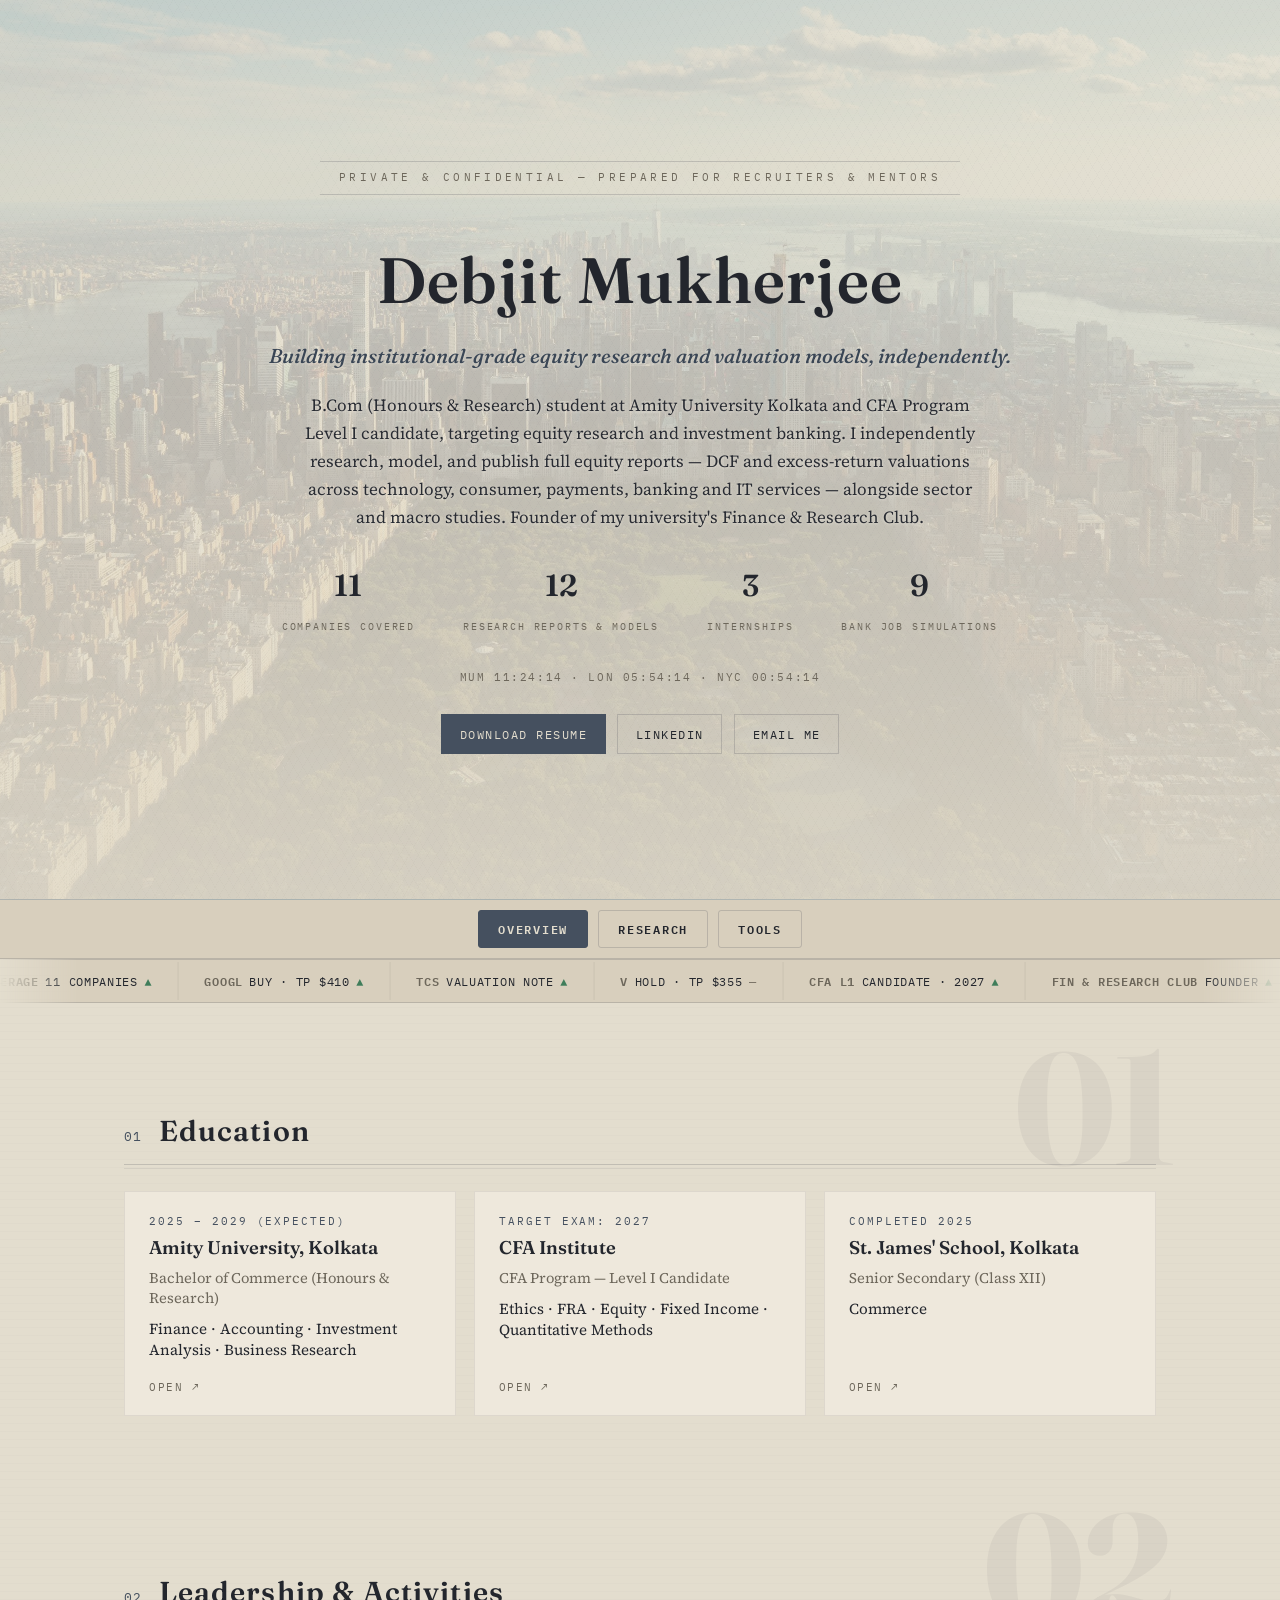
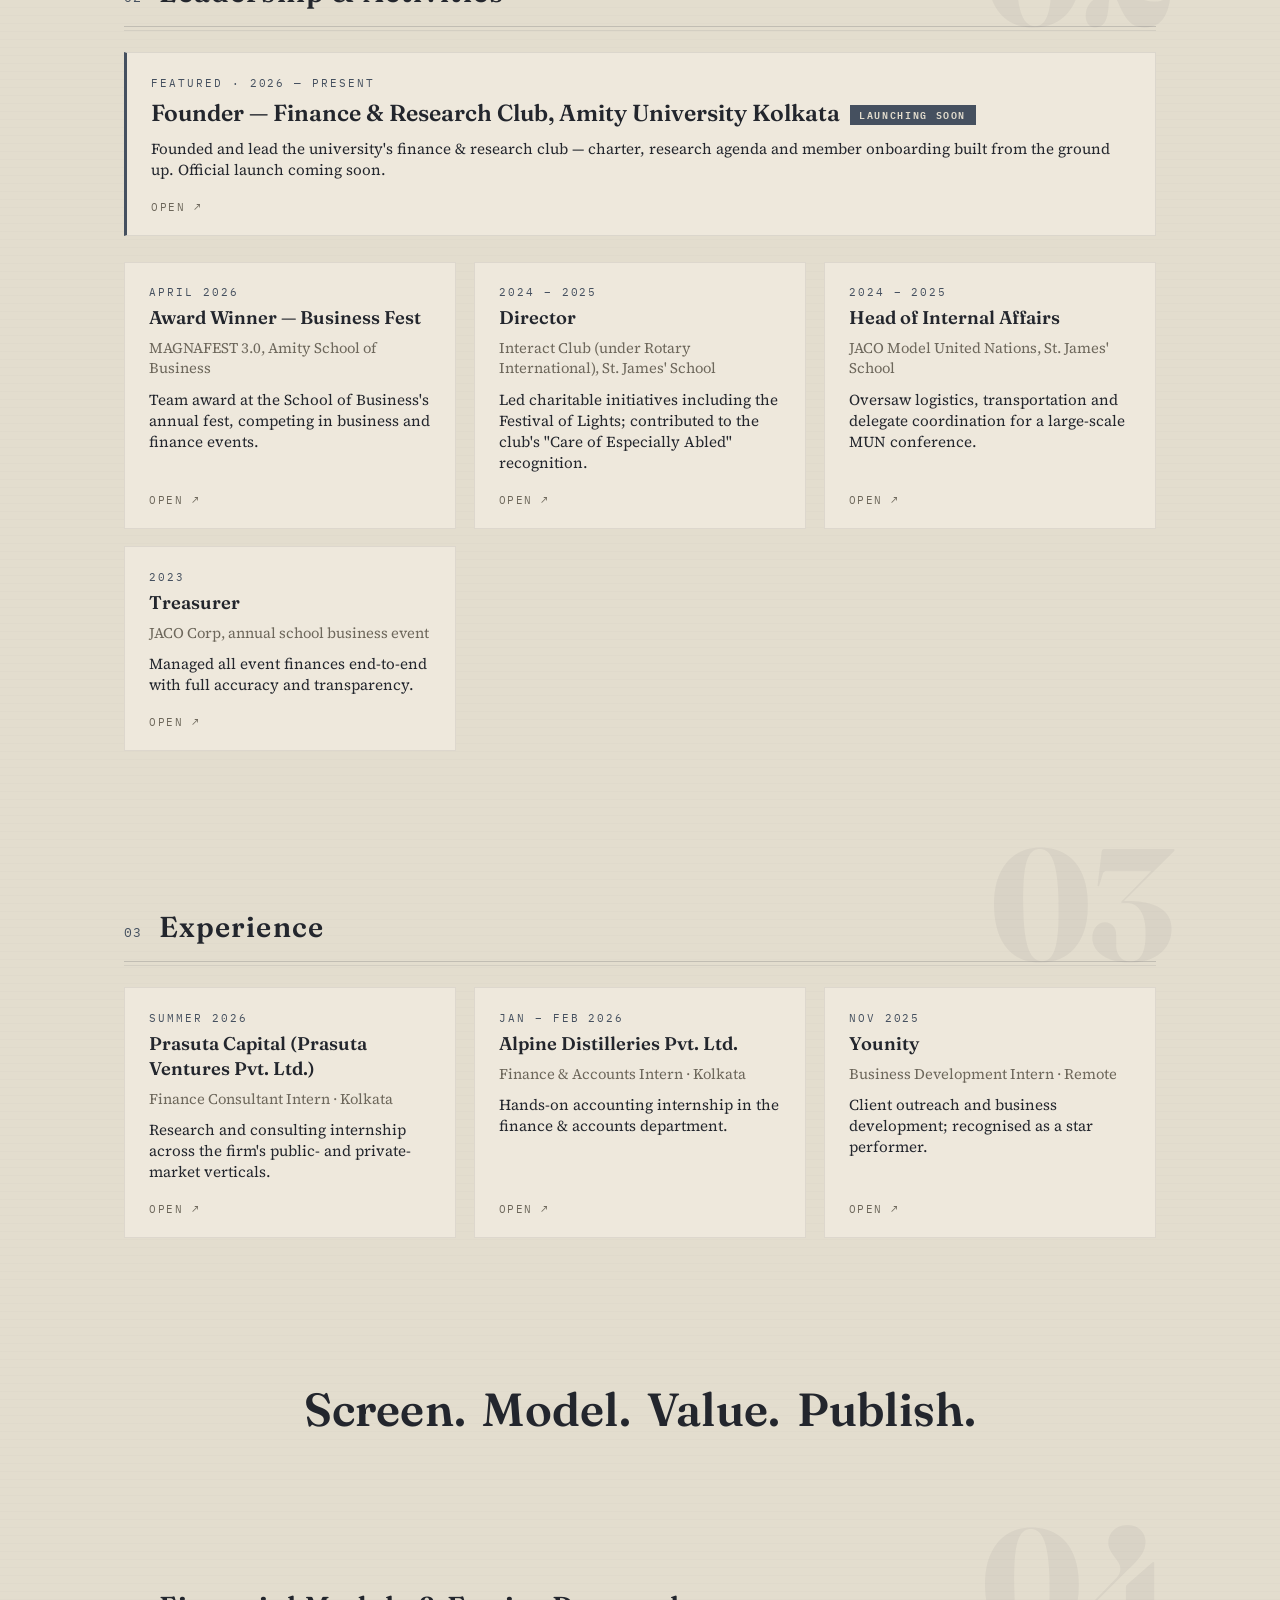
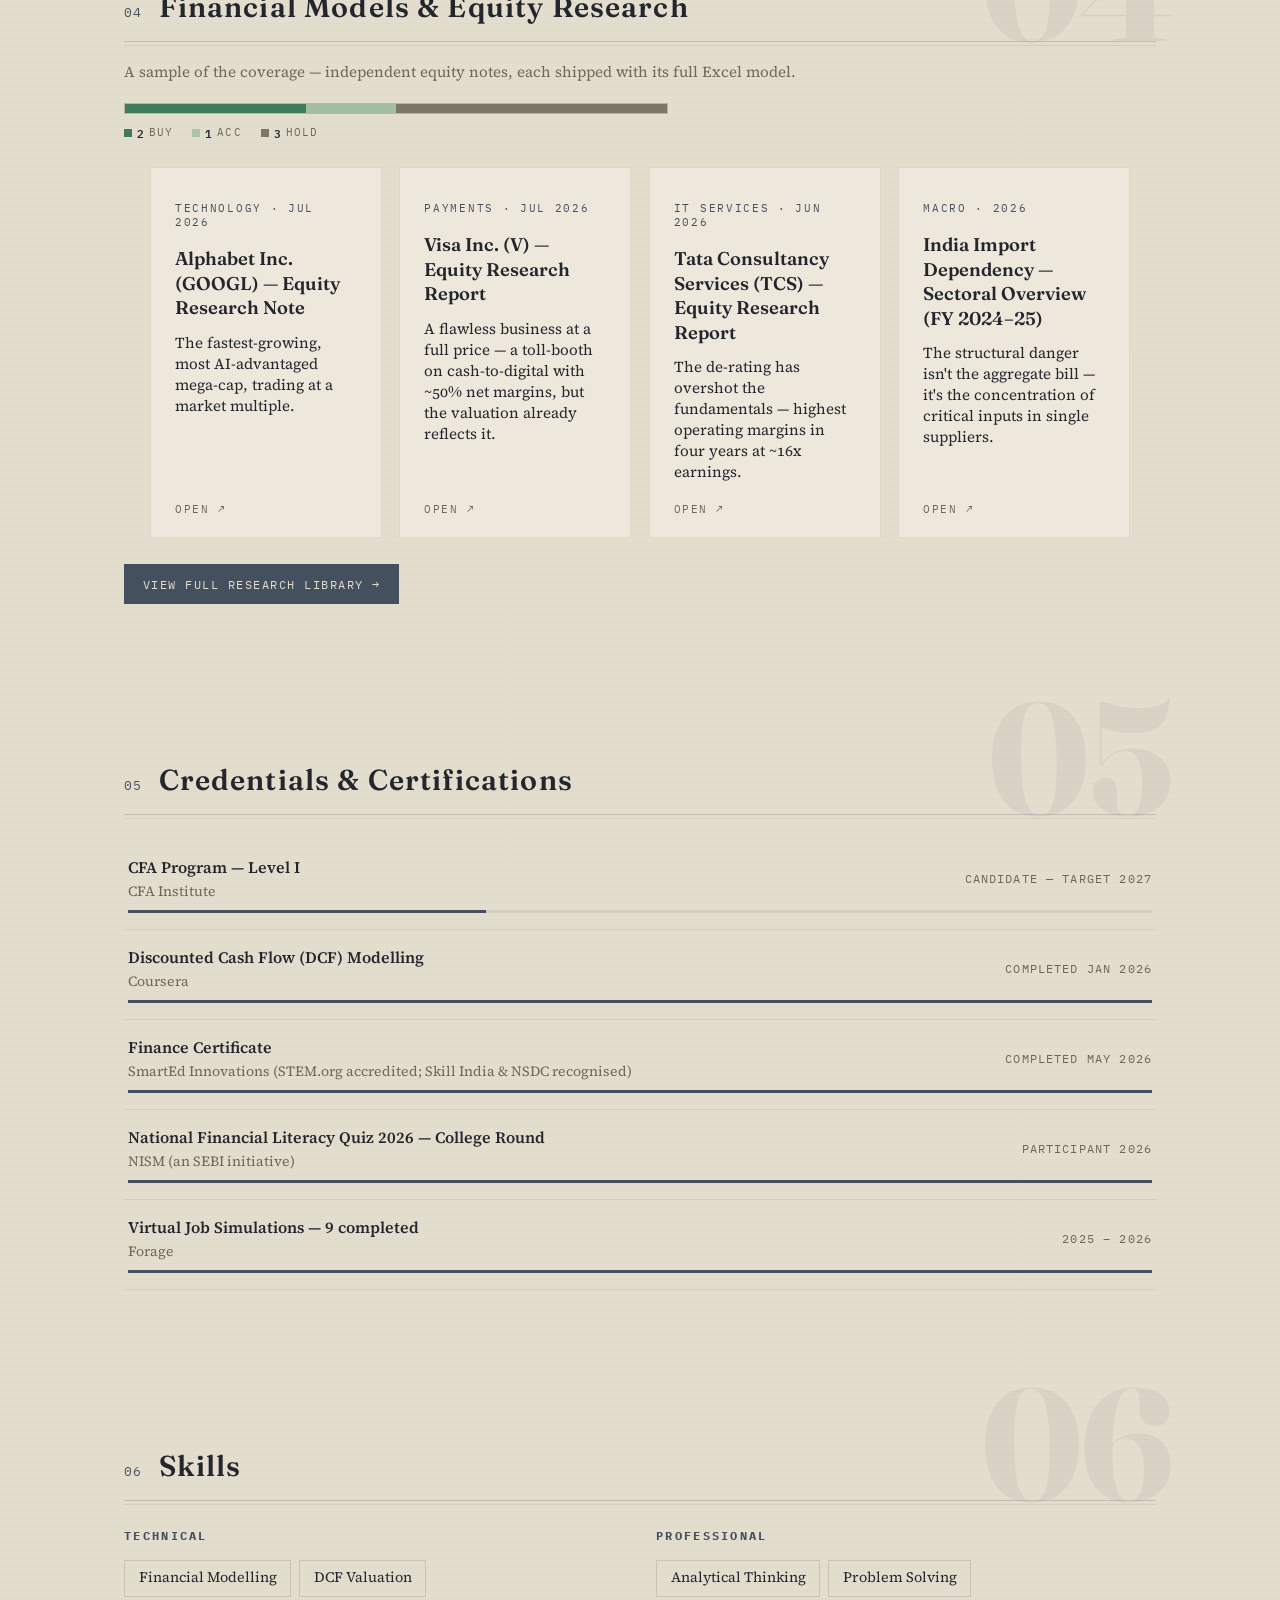
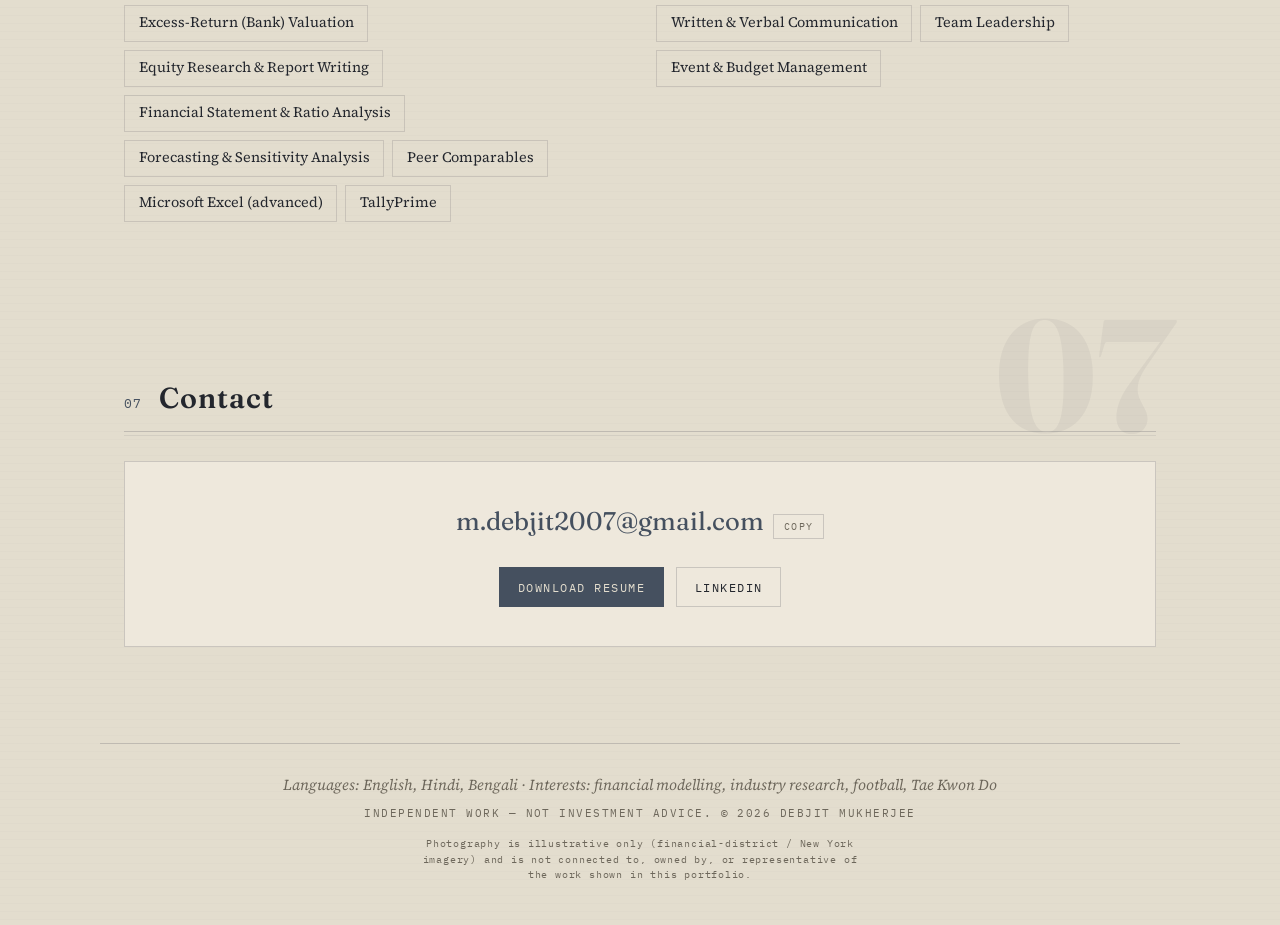
==== preview/index.html @ 1fd6d675 "Add v13 polish preview (hidden /preview/ build for review)" ====
<!DOCTYPE html>
<html lang="en" class="theme-light">
<head>
  <meta charset="UTF-8">
  <meta name="viewport" content="width=device-width, initial-scale=1.0">
  <!-- Title and description are set from js/data.js (meta section) at load time.
       The fallbacks below only appear if JavaScript fails to run. -->
  <title>Debjit Mukherjee — Finance Portfolio</title>
  <meta name="description" content="Financial models, equity research and credentials of Debjit Mukherjee.">
  <link rel="icon" type="image/svg+xml" href="favicon.svg">

  <!-- Fonts: Fraunces (masthead & titles, optical-sized), Source Serif 4 (body), IBM Plex Mono (ticker & data) -->
  <link rel="preconnect" href="https://fonts.googleapis.com">
  <link rel="preconnect" href="https://fonts.gstatic.com" crossorigin>
  <link href="https://fonts.googleapis.com/css2?family=Fraunces:ital,opsz,wght@0,9..144,500;0,9..144,600;0,9..144,700;1,9..144,500&family=Source+Serif+4:ital,opsz,wght@0,8..60,400;0,8..60,600;1,8..60,400&family=IBM+Plex+Mono:wght@400;500;600&display=swap" rel="stylesheet">

  <link rel="stylesheet" href="styles.css?v=13">
</head>
<body>

  <!-- Living backdrop: one fixed canvas behind the whole page, painted by
       app.js (drifting market lines → candlesticks → city-lights on scroll). -->
  <canvas id="scene" class="scene-bg" aria-hidden="true"></canvas>

  <!-- Skip link for keyboard users -->
  <a class="skip-link" href="#main">Skip to content</a>

  <!-- Scroll-progress "tape": a hairline market-line across the very top that
       tracks read depth. Native CSS scroll() timeline where supported, else
       app.js (setupScrollTape). -->
  <div class="scroll-tape" id="scroll-tape" aria-hidden="true"></div>

  <!-- ======================================================================
       BOOT OVERLAY — brief terminal-style loading sequence on first visit
       (removed instantly for reduced-motion users and repeat visits).
       ====================================================================== -->
  <div class="boot" id="boot" aria-hidden="true">
    <div class="boot-inner">
      <span class="boot-label">DEBJIT MUKHERJEE · PORTFOLIO</span>
      <span class="boot-pct" id="boot-pct">0%</span>
      <div class="boot-bar"><div class="boot-fill" id="boot-fill"></div></div>
      <span class="boot-sub">LOADING MARKET DATA</span>
    </div>
  </div>

  <!-- ======================================================================
       MASTHEAD — engraved-letterhead treatment. Content filled from data.js.
       ====================================================================== -->
  <header class="masthead" id="top">
    <p class="masthead-kicker" id="masthead-kicker">PRIVATE &amp; CONFIDENTIAL — PREPARED FOR RECRUITERS &amp; MENTORS</p>
    <h1 class="masthead-name" id="hero-name">…</h1>
    <p class="masthead-tagline" id="hero-tagline">…</p>
    <p class="masthead-bio" id="hero-bio">…</p>
    <div class="hero-stats" id="hero-stats">
      <!-- count-up stats injected from data.js (hero.stats) -->
    </div>
    <nav class="masthead-links" aria-label="Primary contact links" id="hero-links">
      <!-- LinkedIn / Resume / Contact links injected from data.js -->
    </nav>
  </header>

  <!-- ======================================================================
       SITE NAV — Overview / Research / Tools. Present on all three pages;
       app.js marks the current page aria-current="page".
       ====================================================================== -->
  <nav class="site-nav" aria-label="Site pages">
    <a href="index.html">Overview</a>
    <a href="research.html">Research</a>
    <a href="tools.html">Tools</a>
  </nav>

  <!-- ======================================================================
       THE TICKER — signature element. A scrolling tape of live "positions".
       Items come from data.js (ticker). Each item is a button that scrolls
       to its section. Pauses on hover/focus; static if reduced motion.
       ====================================================================== -->
  <div class="ticker-wrap" role="navigation" aria-label="Section ticker — click an item to jump to its section">
    <div class="ticker" id="ticker">
      <!-- ticker items injected by app.js (duplicated for a seamless loop) -->
    </div>
  </div>

  <main id="main">

    <!-- ==================================================================
         01 · EDUCATION
         ================================================================== -->
    <section class="section" id="education" data-ghost="01" aria-labelledby="education-title">
      <div class="section-head">
        <span class="section-index" aria-hidden="true">01</span>
        <h2 class="section-title" id="education-title">Education</h2>
      </div>
      <div class="card-grid" id="education-grid"></div>
    </section>

    <!-- ==================================================================
         02 · LEADERSHIP & ACTIVITIES (featured item pinned first)
         ================================================================== -->
    <section class="section" id="leadership" data-ghost="02" aria-labelledby="leadership-title">
      <div class="section-head">
        <span class="section-index" aria-hidden="true">02</span>
        <h2 class="section-title" id="leadership-title">Leadership &amp; Activities</h2>
      </div>
      <div id="leadership-featured"></div>
      <div class="card-grid" id="leadership-grid"></div>
    </section>

    <!-- ==================================================================
         03 · EXPERIENCE / INTERNSHIPS
         ================================================================== -->
    <section class="section" id="experience" data-ghost="03" aria-labelledby="experience-title">
      <div class="section-head">
        <span class="section-index" aria-hidden="true">03</span>
        <h2 class="section-title" id="experience-title">Experience</h2>
      </div>
      <div class="card-grid" id="experience-grid"></div>
    </section>

    <!-- Title-card refrain: the four verbs of the research method light from
         dim to ink on scroll-in (app.js setupRevealLine). The full walkthrough
         lives on the Research page. -->
    <div class="reveal-band">
      <p class="reveal-line">
        <span class="rw">Screen.</span><span class="rw">Model.</span><span class="rw">Value.</span><span class="rw">Publish.</span>
      </p>
    </div>

    <!-- ==================================================================
         04 · FINANCIAL MODELS & EQUITY RESEARCH — compact preview.
         renderCompactModels() picks siteData.models with featured:true
         (falling back to the first 4) and skips the sparkline/readout for
         a lighter look. Full library lives on research.html.
         ================================================================== -->
    <section class="section" id="models-preview" data-ghost="04" aria-labelledby="models-preview-title">
      <div class="section-head">
        <span class="section-index" aria-hidden="true">04</span>
        <h2 class="section-title" id="models-preview-title">Financial Models &amp; Equity Research</h2>
      </div>
      <p class="section-note">A sample of the coverage — independent equity notes, each shipped with its full Excel model.</p>
      <!-- Coverage-stance bar: live BUY/ACC/HOLD/REDUCE distribution across the
           whole library, computed by app.js (renderCoverageTally). -->
      <div class="coverage-tally" id="coverage-tally"></div>
      <div class="card-grid card-grid-compact" id="models-preview-grid"></div>
      <a class="mast-link mast-link-primary models-preview-cta" href="research.html">View Full Research Library →</a>
    </section>

    <!-- ==================================================================
         05 · CREDENTIALS & CERTIFICATIONS
         ================================================================== -->
    <section class="section" id="credentials" data-ghost="05" aria-labelledby="credentials-title">
      <div class="section-head">
        <span class="section-index" aria-hidden="true">05</span>
        <h2 class="section-title" id="credentials-title">Credentials &amp; Certifications</h2>
      </div>
      <ul class="credential-list" id="credentials-list"></ul>
    </section>

    <!-- ==================================================================
         06 · SKILLS
         ================================================================== -->
    <section class="section" id="skills" data-ghost="06" aria-labelledby="skills-title">
      <div class="section-head">
        <span class="section-index" aria-hidden="true">06</span>
        <h2 class="section-title" id="skills-title">Skills</h2>
      </div>
      <div class="skills-wrap">
        <div class="skills-col">
          <h3 class="skills-subhead">Technical</h3>
          <ul class="skill-tags" id="skills-technical"></ul>
        </div>
        <div class="skills-col">
          <h3 class="skills-subhead">Professional</h3>
          <ul class="skill-tags" id="skills-soft"></ul>
        </div>
      </div>
    </section>

    <!-- ==================================================================
         07 · CONTACT
         ================================================================== -->
    <section class="section section-contact" id="contact" data-ghost="07" aria-labelledby="contact-title">
      <div class="section-head">
        <span class="section-index" aria-hidden="true">07</span>
        <h2 class="section-title" id="contact-title">Contact</h2>
      </div>
      <div class="contact-block" id="contact-block"></div>
    </section>

  </main>

  <footer class="site-footer">
    <p class="footer-personal" id="footer-personal"></p>
    <p class="footer-legal">Independent work — not investment advice. <span id="footer-year"></span></p>
    <p class="footer-note">Photography is illustrative only (financial-district / New York imagery) and is not connected to, owned by, or representative of the work shown in this portfolio.</p>
  </footer>

  <!-- ======================================================================
       DETAIL MODAL — a single reusable "pitch-book page" overlay.
       app.js fills #modal-body when any card is opened. Esc / backdrop /
       close button dismiss it; focus is trapped inside while open.
       ====================================================================== -->
  <div class="modal-backdrop" id="modal-backdrop" hidden>
    <div class="modal" role="dialog" aria-modal="true" aria-labelledby="modal-title" id="modal">
      <div class="modal-topbar">
        <span class="modal-stamp" aria-hidden="true">DM · PORTFOLIO</span>
        <button class="modal-close" id="modal-close" aria-label="Close detail view">×</button>
      </div>
      <div class="modal-body" id="modal-body">
        <!-- injected -->
      </div>
    </div>
  </div>

  <!-- Data first, then behaviour -->
  <script src="data.js?v=4"></script>
  <script src="app.js?v=13"></script>
</body>
</html>
---- preview/styles.css ----
/* ============================================================================
   styles.css — ALL visual styling. Content editors should not need this file.
   ----------------------------------------------------------------------------
   THEME: high-finance print material. Deep navy-black base like a pitch-book
   cover; cool white/grey type like engraved letterhead; a single ash-steel
   accent used only for hairline rules, small caps and active states.
   Palette is strictly black / white / grey / navy / ash — no warm metallics.
   SIGNATURE ELEMENT: the scrolling ticker tape under the masthead. Everything
   else stays quiet and disciplined around it.
   ========================================================================== */

/* ----------------------------- design tokens ---------------------------- */
:root {
  --bg:          #0a0e18;   /* page base — near-black navy            */
  --bg-raised:   #101624;   /* card / panel surface                   */
  --bg-inset:    #060910;   /* ticker strip, modal top bar            */
  --paper:       #e9ebef;   /* primary text — cool paper white        */
  --paper-dim:   #969eab;   /* secondary text — grey                  */
  --accent:      #aeb9c9;   /* the one accent — brushed ash-steel     */
  --accent-faint: rgba(var(--ash-rgb), 0.26); /* hairlines             */
  --up:          #6fae85;   /* ticker up / BUY                        */
  --down:        #bd6a5f;   /* ticker down / SELL                     */
  --flat:        #8b93a5;   /* ticker flat / HOLD                     */

  /* Hairline / border bases as RGB triplets so a theme is just a flip.
     Almost every border in the file resolves to one of these two. */
  --edge-rgb: 233, 235, 239;   /* primary hairline base                 */
  --ash-rgb: 174, 185, 201;    /* ash hairline / accent base            */

  /* Living-backdrop scene colours (read by app.js), as RGB triplets. */
  --scene-grid-rgb: 174, 185, 201;
  --scene-line1-rgb: 174, 185, 201;
  --scene-line2-rgb: 233, 235, 239;
  --scene-line3-rgb: 150, 158, 171;
  --candle-up-rgb: 111, 174, 133;
  --candle-down-rgb: 189, 106, 95;
  --scene-glow-rgb: 191, 201, 215;

  /* Cinematic vignette stops (over the backdrop). */
  --vignette-mid:  rgba(8, 11, 18, 0.35);
  --vignette-edge: rgba(5, 7, 13, 0.62);

  --font-display: "Fraunces", Georgia, serif;
  --font-body:    "Source Serif 4", Georgia, serif;
  --font-mono:    "IBM Plex Mono", "Courier New", monospace;

  --max-width: 1080px;
  --ticker-h: 44px;
  --nav-h: 48px;      /* site-nav row, stacked sticky above the ticker */
}

/* ------------------------------- base ----------------------------------- */
* { box-sizing: border-box; }

html { scroll-behavior: smooth; font-optical-sizing: auto; }

/* Fraunces has playful "wonk/soft" axes; pin them off so display text stays
   sharp and letterpress-clean rather than quirky. */
.masthead-name,
.section-title,
.card-title,
.modal-title,
.contact-email,
.masthead-tagline { font-variation-settings: "SOFT" 0, "WONK" 0; }

body {
  margin: 0;
  background: var(--bg);
  color: var(--paper);
  font-family: var(--font-body);
  font-size: 1.0625rem;
  line-height: 1.65;
  /* faint ledger-line texture: horizontal rules every 8px, barely visible */
  background-image: repeating-linear-gradient(
    to bottom,
    transparent 0px,
    transparent 7px,
    rgba(var(--edge-rgb), 0.015) 7px,
    rgba(var(--edge-rgb), 0.015) 8px
  );
}

/* The living backdrop canvas, fixed behind everything (painted by app.js). */
.scene-bg {
  position: fixed;
  inset: 0;
  z-index: -2;
  pointer-events: none;
  display: block;
}

/* Cinematic vignette over the backdrop: a soft pool of light toward the top-
   centre falling to shadow at the edges — the "lit display case" depth. Sits
   above the scene, below all content. */
body::after {
  content: "";
  position: fixed;
  inset: 0;
  z-index: -1;
  pointer-events: none;
  background:
    radial-gradient(135% 95% at 50% 30%,
      transparent 0%,
      var(--vignette-mid) 68%,
      var(--vignette-edge) 100%);
  /* scroll-velocity shimmer: the room lightens subtly as you move, settles
     when you stop (--scroll-vel set 0..1 by app.js) */
  opacity: calc(1 - var(--scroll-vel, 0) * 0.22);
  transition: opacity 0.25s ease;
}
.ticker-wrap:active { cursor: grabbing; }

img { max-width: 100%; display: block; }

a { color: var(--accent); text-decoration-thickness: 1px; text-underline-offset: 3px; }
a:hover { color: var(--paper); }

/* Visible focus everywhere — keyboard users must always see where they are */
:focus-visible {
  outline: 2px solid var(--accent);
  outline-offset: 3px;
  border-radius: 1px;
}

.skip-link {
  position: absolute;
  left: -999px;
  top: 0;
  background: var(--accent);
  color: var(--bg);
  padding: 0.5rem 1rem;
  font-family: var(--font-mono);
  font-size: 0.8rem;
  z-index: 100;
}
.skip-link:focus { left: 0; }

/* --------------------- boot overlay (first visit only) ------------------ */
.boot {
  position: fixed;
  inset: 0;
  z-index: 300;
  background: var(--bg-inset);
  display: flex;
  align-items: center;
  justify-content: center;
  transition: opacity 0.45s ease;
}
.boot.done { opacity: 0; pointer-events: none; }

.boot-inner {
  display: flex;
  flex-direction: column;
  align-items: center;
  gap: 0.9rem;
  font-family: var(--font-mono);
}
.boot-label {
  font-size: 0.66rem;
  letter-spacing: 0.32em;
  color: var(--paper-dim);
}
.boot-pct {
  font-size: 2.2rem;
  font-weight: 600;
  color: var(--paper);
  font-variant-numeric: tabular-nums;
}
.boot-bar {
  width: 220px;
  height: 2px;
  background: rgba(var(--edge-rgb), 0.12);
}
.boot-fill { height: 100%; width: 0; background: var(--accent); }
.boot-sub {
  font-size: 0.6rem;
  letter-spacing: 0.28em;
  color: var(--paper-dim);
}

/* ------------------------------ masthead -------------------------------- */
/* Engraved-letterhead treatment: centered, small-caps kicker between double
   hairlines, large display name, restrained links row.                     */
/* Full-bleed so the backdrop photo reaches both edges; the text inside
   centers itself via its own max-widths. position/overflow contain the
   slowly-zooming backdrop layer (.masthead-bg, created by app.js). */
.masthead {
  width: 100%;
  min-height: 100vh;                 /* full-screen cinematic intro */
  padding: 4rem 1.5rem 3rem;
  text-align: center;
  position: relative;
  overflow: hidden;
  display: flex;
  flex-direction: column;
  align-items: center;
  justify-content: center;
}

/* Backdrop photo layer — sits behind the content and slowly zooms
   (a "Ken Burns" drift) so the masthead feels alive without moving text. */
.masthead-bg {
  position: absolute;
  inset: 0;
  background-size: cover;
  background-position: center 30%;
  z-index: 0;
  animation: kenburns 30s ease-in-out infinite alternate;
}
.masthead > *:not(.masthead-bg):not(.masthead-canvas) { position: relative; z-index: 1; }

/* Animated terminal wallpaper (grid + drifting market lines), drawn by
   app.js. Sits above the darkened skyline, below the glow and the text. */
.masthead-canvas {
  position: absolute;
  top: 0;
  left: 0;
  z-index: 0;
  pointer-events: none;
  /* explicit pixel size is set by app.js from the masthead's dimensions */
}

@keyframes kenburns {
  from { transform: scale(1); }
  to   { transform: scale(1.09); }
}

/* Soft "lighting": a slow-drifting cool glow bloom over the darkened
   backdrop. Sits above the skyline (z0) and below the text (z1); screen
   blend so it adds light rather than a flat wash. Palette-safe ash + steel. */
.masthead::before {
  content: "";
  position: absolute;
  inset: -25% -15% 0;
  z-index: 1;
  pointer-events: none;
  mix-blend-mode: screen;
  background:
    radial-gradient(55% 55% at 28% 18%, rgba(var(--ash-rgb), 0.12), transparent 62%),
    radial-gradient(52% 55% at 80% 42%, rgba(96, 124, 166, 0.14), transparent 64%);
  animation: hero-glow 20s ease-in-out infinite alternate;
}
@keyframes hero-glow {
  from { transform: translate3d(-2%, -1%, 0) scale(1);   opacity: 0.72; }
  to   { transform: translate3d(3%, 2%, 0)  scale(1.12); opacity: 1; }
}

/* Masthead entrance: each element rises in, slightly staggered */
@keyframes rise-in {
  from { opacity: 0; transform: translateY(18px); }
  to   { opacity: 1; transform: none; }
}
.masthead-kicker   { animation: rise-in 0.7s ease-out 0.05s both; }
.masthead-portrait { animation: rise-in 0.7s ease-out 0.15s both; }
.masthead-name     { animation: rise-in 0.7s ease-out 0.25s both; }
.masthead-tagline  { animation: rise-in 0.7s ease-out 0.35s both; }
.masthead-bio      { animation: rise-in 0.7s ease-out 0.45s both; }
.hero-stats        { animation: rise-in 0.7s ease-out 0.55s both; }
.masthead-links    { animation: rise-in 0.7s ease-out 0.65s both; }

/* Count-up stats row under the bio */
.hero-stats {
  display: flex;
  justify-content: center;
  flex-wrap: wrap;
  gap: 0.5rem 3rem;
  margin: 0 0 1.9rem;
}
.stat { text-align: center; }
.stat-value {
  display: block;
  font-family: var(--font-display);
  font-weight: 600;
  font-size: 1.9rem;
  color: var(--paper);
  font-variant-numeric: tabular-nums;   /* digits don't jiggle while counting */
  transform-origin: center top;
}
/* split-flap "tick": the value drops and settles each time it changes */
.stat-value.flap { animation: flap 0.18s ease-out; }
@keyframes flap {
  0%   { transform: translateY(-45%) scaleY(0.55); opacity: 0.3; }
  60%  { transform: translateY(6%)   scaleY(1.05); opacity: 1; }
  100% { transform: translateY(0)    scaleY(1); }
}
.stat-label {
  font-family: var(--font-mono);
  font-size: 0.64rem;
  letter-spacing: 0.18em;
  text-transform: uppercase;
  color: var(--paper-dim);
}

/* When a backdrop photo is set in data.js, app.js adds this class and the
   image (under a heavy navy gradient so type stays crisp). */
.masthead-hasbg {
  background-size: cover;
  background-position: center 30%;
  border-bottom: 1px solid var(--accent-faint);
}

/* Framed portrait: double hairline "engraved plate" frame */
.masthead-portrait {
  width: 138px;
  height: 168px;
  margin: 0 auto 1.6rem;
  padding: 5px;
  border: 1px solid var(--accent-faint);
  outline: 1px solid rgba(var(--ash-rgb), 0.12);
  outline-offset: 4px;
  background: var(--bg-inset);
}
.masthead-portrait img {
  width: 100%;
  height: 100%;
  object-fit: cover;
  filter: grayscale(25%) contrast(1.03);
}

.masthead-kicker {
  font-family: var(--font-mono);
  font-size: 0.66rem;
  letter-spacing: 0.32em;
  color: var(--paper-dim);
  border-top: 1px solid var(--accent-faint);
  border-bottom: 1px solid var(--accent-faint);
  display: inline-block;
  padding: 0.45rem 1.2rem;
  margin: 0 0 2rem;
}

.masthead-name {
  font-family: var(--font-display);
  font-weight: 600;
  font-size: clamp(2.4rem, 6vw, 4rem);
  letter-spacing: 0.02em;
  margin: 0 0 0.4rem;
  color: var(--paper);
}

.masthead-tagline {
  font-family: var(--font-display);
  font-style: italic;
  font-weight: 500;
  font-size: clamp(1rem, 2.4vw, 1.25rem);
  color: var(--accent);
  margin: 0 auto 1.2rem;
  max-width: 46em;
}

.masthead-bio {
  color: var(--paper-dim);
  max-width: 40em;
  margin: 0 auto 1.8rem;
}

/* Live world-markets clock — a small terminal readout under the bio.
   Text is filled + ticked by app.js; here we just style it. */
.market-clock {
  font-family: var(--font-mono);
  font-size: 0.66rem;
  letter-spacing: 0.15em;
  color: var(--paper-dim);
  font-variant-numeric: tabular-nums;
  margin: 0 0 1.7rem;
  animation: rise-in 0.7s ease-out 0.6s both;
}

.masthead-links {
  display: flex;
  justify-content: center;
  flex-wrap: wrap;
  gap: 0.75rem;
}

.mast-link {
  font-family: var(--font-mono);
  font-size: 0.78rem;
  letter-spacing: 0.12em;
  text-transform: uppercase;
  text-decoration: none;
  color: var(--paper);
  border: 1px solid var(--accent-faint);
  padding: 0.55rem 1.1rem;
  /* clean ease (no overshoot) so the magnetic pull settles instead of wobbling */
  transition: border-color 0.15s, color 0.15s, transform 0.2s ease-out;
  will-change: transform;
}
.mast-link:hover { border-color: var(--accent); color: var(--accent); }
.mast-link-primary { background: var(--accent); color: var(--bg); border-color: var(--accent); }
.mast-link-primary:hover { background: var(--paper); border-color: var(--paper); color: var(--bg); }

/* ------------------------- THE TICKER (signature) ----------------------- */
.ticker-wrap {
  position: sticky;
  top: var(--nav-h);    /* sits directly below the sticky site-nav */
  z-index: 50;
  background: var(--bg-inset);
  border-top: 1px solid var(--accent-faint);
  border-bottom: 1px solid var(--accent-faint);
  overflow: hidden;
  height: var(--ticker-h);
  cursor: grab;                    /* grab-and-fling */
  touch-action: pan-y;
  /* Soft fade at both edges so tape items dissolve in/out like a real
     terminal ticker, instead of being hard-sliced by the screen border. */
  -webkit-mask-image: linear-gradient(to right, transparent 0, #000 6%, #000 94%, transparent 100%);
          mask-image: linear-gradient(to right, transparent 0, #000 6%, #000 94%, transparent 100%);
}

.ticker {
  display: flex;
  align-items: center;
  height: 100%;
  width: max-content;
  animation: ticker-scroll 45s linear infinite;
}

/* pause when the user is reading or tabbing through it */
.ticker-wrap:hover .ticker,
.ticker-wrap:focus-within .ticker { animation-play-state: paused; }

@keyframes ticker-scroll {
  from { transform: translateX(0); }
  to   { transform: translateX(-50%); }  /* items are duplicated once, so -50% loops seamlessly */
}

.ticker-item {
  display: inline-flex;
  align-items: baseline;
  gap: 0.55em;
  font-family: var(--font-mono);
  font-size: 0.74rem;
  letter-spacing: 0.06em;
  white-space: nowrap;
  padding: 0.55rem 1.6rem;
  background: none;
  border: none;
  border-right: 1px solid rgba(var(--edge-rgb), 0.08);
  color: var(--paper);
  cursor: pointer;
}
.ticker-item:hover .ticker-label { color: var(--accent); }

.ticker-label { color: var(--paper-dim); font-weight: 600; transition: color 0.15s; }
.ticker-value { color: var(--paper); }
.ticker-dir-up   { color: var(--up); }
.ticker-dir-down { color: var(--down); }
.ticker-dir-flat { color: var(--flat); }

/* Live "reprint": app.js briefly adds .ticker-item-pulse to a random item
   so a quote flashes like a real tape. Faint ash glow, settles to normal. */
.ticker-item-pulse .ticker-value {
  animation: tick-flash 0.9s ease-out;
}
@keyframes tick-flash {
  0%   { color: var(--accent); text-shadow: 0 0 10px rgba(var(--ash-rgb), 0.55); }
  100% { color: var(--paper);  text-shadow: none; }
}

/* Reduced motion: the tape stands still and can be scrolled by hand,
   and ALL animation (entrances, reveals, zoom, counters) is switched off. */
@media (prefers-reduced-motion: reduce) {
  html { scroll-behavior: auto; }
  .ticker { animation: none; }
  .ticker-wrap { overflow-x: auto; }
  .ticker-item-dup { display: none; }  /* hide the duplicate set */
  *, *::before, *::after {
    transition: none !important;
    animation: none !important;
  }
  .reveal { opacity: 1 !important; transform: none !important; }
  /* no cursor light, no drifting hero glow when reduced motion is on */
  .card::after { display: none; }
  .masthead::before { opacity: 0.5; }
}

/* Scroll reveal: app.js adds .reveal to cards/headers, then .revealed when
   they enter the viewport. --reveal-delay staggers items in the same row. */
.reveal {
  opacity: 0;
  transform: translateY(26px);
  transition:
    opacity 0.7s ease var(--reveal-delay, 0s),
    transform 0.7s cubic-bezier(0.2, 0.7, 0.3, 1) var(--reveal-delay, 0s);
}
.reveal.revealed { opacity: 1; transform: none; }

/* ------------------------------ sections -------------------------------- */
.section {
  max-width: var(--max-width);
  margin: 0 auto;
  padding: 6.5rem 1.5rem 3rem;       /* generous rhythm — each section is an exhibit */
}

/* Engraved section header: index number + small-caps title over a double rule */
.section-head {
  display: flex;
  align-items: baseline;
  gap: 1rem;
  padding-bottom: 0.7rem;
  margin-bottom: 0.35rem;
  position: relative;
}
/* Engraved double rule, drawn with two pseudo-lines so they can "ink in"
   left-to-right on scroll. Visible by default (no-JS safe); app.js adds
   .pre-ink (collapses them) then .inked (draws them). */
.section-head::before,
.section-head::after {
  content: "";
  position: absolute;
  left: 0; right: 0;
  border-bottom: 1px solid var(--accent-faint);
  transform: scaleX(1);
  transform-origin: left;
  transition: transform 0.9s cubic-bezier(0.2, 0.7, 0.3, 1);
}
.section-head::before { bottom: 0; }
.section-head::after  { bottom: -4px; border-bottom-color: rgba(var(--ash-rgb), 0.12); transition-delay: 0.1s; }
.section-head.pre-ink::before,
.section-head.pre-ink::after { transform: scaleX(0); }
.section-head.pre-ink.inked::before,
.section-head.pre-ink.inked::after { transform: scaleX(1); }

.section-index {
  font-family: var(--font-mono);
  font-size: 0.8rem;
  color: var(--accent);
  letter-spacing: 0.1em;
}

.section-title {
  font-family: var(--font-display);
  font-weight: 600;
  font-size: clamp(1.35rem, 3vw, 1.8rem);
  letter-spacing: 0.04em;
  margin: 0;
}

.section-note {
  color: var(--paper-dim);
  font-size: 0.95rem;
  margin: 1.1rem 0 0;
}

/* ------------------------------- cards ---------------------------------- */
.card-grid {
  display: grid;
  grid-template-columns: repeat(auto-fill, minmax(300px, 1fr));
  gap: 1.1rem;
  margin-top: 1.6rem;
  perspective: 1100px;              /* depth for the 3D card tilt */
}

/* Registered custom props so the cursor light can EASE toward the pointer
   (a physics-like lag) instead of snapping. Falls back gracefully if the
   browser doesn't support @property — the light just follows instantly. */
@property --mx { syntax: "<percentage>"; inherits: false; initial-value: 50%; }
@property --my { syntax: "<percentage>"; inherits: false; initial-value: 50%; }
@property --rx { syntax: "<angle>"; inherits: false; initial-value: 0deg; }
@property --ry { syntax: "<angle>"; inherits: false; initial-value: 0deg; }

/* Base card: quiet panel with a hairline; whole card is a button. Lift and
   tilt are driven through custom properties (--lift by :hover, --rx/--ry by
   app.js) so they compose in one springy transform. */
.card {
  position: relative;
  overflow: hidden;
  transform-style: preserve-3d;
  transform: translateY(var(--lift, 0px)) rotateX(var(--rx, 0deg)) rotateY(var(--ry, 0deg));
  background: var(--bg-raised);
  border: 1px solid rgba(var(--edge-rgb), 0.09);
  padding: 1.4rem 1.5rem 1.3rem;
  text-align: left;
  color: var(--paper);
  font-family: var(--font-body);
  font-size: 1rem;
  cursor: pointer;
  /* springy lift with a hint of overshoot = "smooth physics" */
  transition:
    border-color 0.2s ease,
    transform 0.4s cubic-bezier(0.34, 1.4, 0.5, 1),
    box-shadow 0.3s ease;
  display: flex;
  flex-direction: column;
  gap: 0.45rem;
  width: 100%;
}
.card:hover {
  --lift: -5px;
  border-color: var(--accent);
  box-shadow: 0 16px 40px rgba(0, 0, 0, 0.5);
}

/* Keep the card's real content above the cursor light */
.card > * { position: relative; z-index: 1; }

/* Cursor-follow light sheen. Position (--mx/--my) is set by app.js on
   pointer move; the eased @property transition gives it inertia. */
.card::after {
  content: "";
  position: absolute;
  inset: 0;
  z-index: 0;
  pointer-events: none;
  opacity: 0;
  background: radial-gradient(240px circle at var(--mx, 50%) var(--my, 50%), rgba(var(--ash-rgb), 0.10), transparent 62%);
  transition: opacity 0.4s ease, --mx 0.18s ease-out, --my 0.18s ease-out;
}
.card:hover::after { opacity: 1; }

.card-kicker {
  font-family: var(--font-mono);
  font-size: 0.68rem;
  letter-spacing: 0.18em;
  text-transform: uppercase;
  color: var(--accent);
  margin: 0;
}

.card-title {
  font-family: var(--font-display);
  font-weight: 600;
  font-size: 1.15rem;
  margin: 0;
  line-height: 1.35;
}

.card-sub {
  color: var(--paper-dim);
  font-size: 0.92rem;
  margin: 0;
}

.card-summary { margin: 0.2rem 0 0; font-size: 0.95rem; color: var(--paper); }

.card-open-hint {
  margin-top: auto;
  padding-top: 0.8rem;
  font-family: var(--font-mono);
  font-size: 0.68rem;
  letter-spacing: 0.14em;
  color: var(--paper-dim);
}
.card:hover .card-open-hint { color: var(--accent); }

/* Featured leadership card: full width, ash-steel left rule */
.card-featured {
  border-left: 3px solid var(--accent);
  margin-top: 1.6rem;
}
.card-featured .card-title { font-size: 1.45rem; }

.badge-launching {
  display: inline-block;
  font-family: var(--font-mono);
  font-size: 0.64rem;
  letter-spacing: 0.16em;
  color: var(--bg);
  background: var(--accent);
  padding: 0.2rem 0.6rem;
  margin-left: 0.6rem;
  vertical-align: middle;
}

/* ------------------------ models: the centerpiece ----------------------- */
.filter-bar {
  display: flex;
  flex-wrap: wrap;
  gap: 0.5rem;
  margin-top: 1.4rem;
}

.filter-btn {
  font-family: var(--font-mono);
  font-size: 0.74rem;
  letter-spacing: 0.12em;
  text-transform: uppercase;
  background: none;
  color: var(--paper-dim);
  border: 1px solid rgba(var(--edge-rgb), 0.14);
  padding: 0.45rem 1rem;
  cursor: pointer;
  transition: color 0.15s, border-color 0.15s;
}
.filter-btn:hover { color: var(--paper); border-color: var(--paper-dim); }
.filter-btn[aria-pressed="true"] {
  color: var(--bg);
  background: var(--accent);
  border-color: var(--accent);
}

/* Model card: adds the terminal-style data readout strip */
.model-readout {
  font-family: var(--font-mono);
  font-size: 0.76rem;
  letter-spacing: 0.05em;
  background: var(--bg-inset);
  border: 1px solid rgba(var(--edge-rgb), 0.08);
  padding: 0.5rem 0.75rem;
  margin-top: 0.6rem;
  display: flex;
  flex-wrap: wrap;
  gap: 0.4rem 1.2rem;
}
.model-readout .ro-label { color: var(--paper-dim); }
.model-readout .ro-buy  { color: var(--up); font-weight: 600; }
.model-readout .ro-sell { color: var(--down); font-weight: 600; }
.model-readout .ro-hold { color: var(--flat); font-weight: 600; }
.model-readout .ro-val  { color: var(--paper); }

.sector-tag {
  font-family: var(--font-mono);
  font-size: 0.66rem;
  letter-spacing: 0.16em;
  text-transform: uppercase;
  color: var(--accent);
}

/* Illustrative sparkline on each model card */
.spark {
  width: 100%;
  height: 52px;
  display: block;
  margin: 0.6rem 0 0.1rem;
}

/* Illustrative terminal chart inside the model detail view */
.model-chart {
  margin-top: 1.4rem;
  border: 1px solid rgba(var(--edge-rgb), 0.08);
  background: var(--bg-inset);
  padding: 0.7rem 0.8rem 0.5rem;
}
.model-chart canvas {
  width: 100%;
  height: 220px;
  display: block;
}
.model-chart-label {
  font-family: var(--font-mono);
  font-size: 0.6rem;
  letter-spacing: 0.16em;
  text-transform: uppercase;
  color: var(--paper-dim);
  margin: 0.5rem 0 0;
}

/* --------------------------- credentials list --------------------------- */
.credential-list {
  list-style: none;
  margin: 1.6rem 0 0;
  padding: 0;
}

.credential-item { border-bottom: 1px solid rgba(var(--edge-rgb), 0.08); }

.credential-btn {
  width: 100%;
  display: grid;
  grid-template-columns: 1fr auto;
  gap: 0.2rem 1.5rem;
  align-items: center;
  background: none;
  border: none;
  color: var(--paper);
  font-family: var(--font-body);
  font-size: 1rem;
  text-align: left;
  padding: 1rem 0.25rem;
  cursor: pointer;
}
.credential-btn:hover .credential-name { color: var(--accent); }

.credential-name { font-weight: 600; transition: color 0.15s; }
.credential-issuer { grid-column: 1; color: var(--paper-dim); font-size: 0.88rem; }

.credential-status {
  grid-row: 1 / span 2;
  grid-column: 2;
  font-family: var(--font-mono);
  font-size: 0.72rem;
  letter-spacing: 0.1em;
  text-transform: uppercase;
  color: var(--paper-dim);
  text-align: right;
}

.credential-bar {
  grid-column: 1 / -1;
  height: 3px;
  background: rgba(var(--edge-rgb), 0.08);
  margin-top: 0.35rem;
}
.credential-bar-fill { height: 100%; background: var(--accent); }

/* -------------------------------- skills -------------------------------- */
.skills-wrap {
  display: grid;
  grid-template-columns: 1fr 1fr;
  gap: 2rem;
  margin-top: 1.6rem;
}
@media (max-width: 640px) { .skills-wrap { grid-template-columns: 1fr; } }

.skills-subhead {
  font-family: var(--font-mono);
  font-size: 0.72rem;
  letter-spacing: 0.2em;
  text-transform: uppercase;
  color: var(--accent);
  margin: 0 0 0.9rem;
}

.skill-tags {
  list-style: none;
  margin: 0;
  padding: 0;
  display: flex;
  flex-wrap: wrap;
  gap: 0.5rem;
}
.skill-tags li {
  border: 1px solid rgba(var(--edge-rgb), 0.14);
  padding: 0.35rem 0.85rem;
  font-size: 0.9rem;
  color: var(--paper);
}

/* ------------------------------- contact --------------------------------- */
.contact-block {
  margin-top: 1.8rem;
  text-align: center;
  padding: 2.4rem 1.5rem;
  border: 1px solid var(--accent-faint);
  background: var(--bg-raised);
}

.contact-email {
  font-family: var(--font-display);
  font-size: clamp(1.15rem, 3vw, 1.6rem);
  display: inline-block;
  margin-bottom: 1.4rem;
}

.contact-links { display: flex; justify-content: center; flex-wrap: wrap; gap: 0.75rem; }

/* -------------------------------- footer --------------------------------- */
.site-footer {
  max-width: var(--max-width);
  margin: 3rem auto 0;
  padding: 1.8rem 1.5rem 2.6rem;
  border-top: 1px solid var(--accent-faint);
  text-align: center;
}
.footer-personal { color: var(--paper-dim); font-style: italic; font-size: 0.95rem; margin: 0 0 0.5rem; }
.footer-legal {
  font-family: var(--font-mono);
  font-size: 0.66rem;
  letter-spacing: 0.14em;
  text-transform: uppercase;
  color: var(--paper-dim);
  margin: 0;
}

/* ------------------------- modal: pitch-book page ------------------------ */
.modal-backdrop {
  position: fixed;
  inset: 0;
  background: rgba(4, 6, 12, 0.82);
  display: flex;
  align-items: center;
  justify-content: center;
  padding: 1.25rem;
  z-index: 200;
  /* animated open/close: app.js toggles the .open class */
  opacity: 0;
  transition: opacity 0.25s ease;
}
.modal-backdrop.open { opacity: 1; }
.modal-backdrop[hidden] { display: none; }

.modal {
  transform: translateY(18px) scale(0.985);
  transition: transform 0.3s cubic-bezier(0.2, 0.7, 0.3, 1);
  background: var(--bg-raised);
  border: 1px solid var(--accent-faint);
  max-width: 720px;
  width: 100%;
  max-height: 88vh;
  overflow-y: auto;
  box-shadow: 0 24px 80px rgba(0, 0, 0, 0.6);
}

.modal-backdrop.open .modal { transform: none; }

.modal-topbar {
  position: sticky;
  top: 0;
  display: flex;
  justify-content: space-between;
  align-items: center;
  background: var(--bg-inset);
  border-bottom: 1px solid var(--accent-faint);
  padding: 0.6rem 1.1rem;
}

.modal-stamp {
  font-family: var(--font-mono);
  font-size: 0.64rem;
  letter-spacing: 0.28em;
  color: var(--accent);
}

.modal-close {
  background: none;
  border: 1px solid rgba(var(--edge-rgb), 0.2);
  color: var(--paper);
  font-size: 1.15rem;
  line-height: 1;
  width: 2rem;
  height: 2rem;
  cursor: pointer;
}
.modal-close:hover { border-color: var(--accent); color: var(--accent); }

.modal-body { padding: 1.8rem 2rem 2.2rem; }

.modal-kicker {
  font-family: var(--font-mono);
  font-size: 0.68rem;
  letter-spacing: 0.2em;
  text-transform: uppercase;
  color: var(--accent);
  margin: 0 0 0.5rem;
}

.modal-title {
  font-family: var(--font-display);
  font-weight: 600;
  font-size: 1.5rem;
  margin: 0 0 0.3rem;
  line-height: 1.3;
}

.modal-sub { color: var(--paper-dim); font-size: 0.95rem; margin: 0 0 1.2rem; }

.modal-rule { border: none; border-top: 1px solid var(--accent-faint); margin: 1.2rem 0; }

.modal-body ul { padding-left: 1.2rem; margin: 0.8rem 0; }
.modal-body li { margin-bottom: 0.5rem; }

.modal-detail { color: var(--paper); }

.modal-photos {
  display: grid;
  grid-template-columns: repeat(auto-fill, minmax(180px, 1fr));
  gap: 0.8rem;
  margin-top: 1.2rem;
}
.modal-photo figcaption { font-size: 0.8rem; color: var(--paper-dim); margin-top: 0.35rem; }

/* Placeholder frame shown when a photo file isn't there yet (Phase 1) */
.photo-placeholder {
  aspect-ratio: 4 / 3;
  border: 1px dashed rgba(var(--ash-rgb), 0.45);
  display: flex;
  align-items: center;
  justify-content: center;
  font-family: var(--font-mono);
  font-size: 0.66rem;
  letter-spacing: 0.18em;
  color: var(--paper-dim);
  background: repeating-linear-gradient(
    45deg, transparent 0 10px, rgba(var(--edge-rgb), 0.03) 10px 20px
  );
}

.modal-file-link {
  display: inline-block;
  margin-top: 1.2rem;
  font-family: var(--font-mono);
  font-size: 0.78rem;
  letter-spacing: 0.12em;
  text-transform: uppercase;
  text-decoration: none;
  color: var(--bg);
  background: var(--accent);
  padding: 0.65rem 1.3rem;
}
.modal-file-link:hover { background: var(--paper); color: var(--bg); }

/* Secondary file link (e.g. Excel model): outlined, sits next to the primary */
.modal-file-link-secondary {
  background: none;
  color: var(--paper);
  border: 1px solid var(--accent-faint);
  margin-left: 0.6rem;
}
.modal-file-link-secondary:hover { background: none; color: var(--accent); border-color: var(--accent); }

/* ------------------------------ responsive ------------------------------- */
@media (max-width: 640px) {
  .section { padding: 4.25rem 1.1rem 1.5rem; }   /* gallery rhythm, phone-scaled */
  .masthead { padding: 2.5rem 1.1rem 2rem; }
  .modal-body { padding: 1.4rem 1.2rem 1.8rem; }
  .card-grid { grid-template-columns: 1fr; }

  /* Comfortable touch targets (~44px) for the small controls on phones */
  .mast-link,
  .filter-btn {
    min-height: 44px;
    display: inline-flex;
    align-items: center;
  }
  .mast-link  { padding: 0.75rem 1.1rem; }
  .filter-btn { padding: 0.6rem 1rem; }
  .modal-close { width: 2.75rem; height: 2.75rem; }

  /* Ease the wide letter-spacing so the long confidential line and the
     tape don't crowd a ~390px screen */
  .masthead-kicker {
    letter-spacing: 0.2em;
    padding: 0.45rem 0.85rem;
    font-size: 0.6rem;
  }
  .ticker-item { padding: 0.55rem 1.15rem; }

  /* Stack the two modal action buttons full-width so they never overflow */
  .modal-file-link,
  .modal-file-link-secondary {
    display: block;
    text-align: center;
    margin-left: 0;
  }
  .modal-file-link-secondary { margin-top: 0.7rem; }

  /* Tighter stat row so four items sit cleanly two-by-two */
  .hero-stats { gap: 0.4rem 2rem; }

  /* Light "daylight" theme — phone tuning: a better portrait crop of the
     NYC photo, and a smaller disclaimer line. */
  html.theme-light .masthead { background-position: 45% 32%; }
  .footer-note { font-size: 0.58rem; }
  .contact-links .mast-link { min-height: 44px; display: inline-flex; align-items: center; }
}

/* ---------------------- tear-sheet metric band (modal) ------------------ */
.tearsheet {
  display: flex;
  flex-wrap: wrap;
  gap: 1.8rem;
  align-items: flex-end;
  padding: 0.9rem 0 1.1rem;
  margin: 0.3rem 0 0.2rem;
  border-top: 1px solid var(--accent-faint);
  border-bottom: 1px solid var(--accent-faint);
}
.ts-cell { display: flex; flex-direction: column; gap: 0.35rem; }
.ts-label {
  font-family: var(--font-mono);
  font-size: 0.6rem;
  letter-spacing: 0.18em;
  text-transform: uppercase;
  color: var(--paper-dim);
}
.ts-value {
  font-family: var(--font-display);
  font-weight: 600;
  font-size: 1.2rem;
  color: var(--paper);
  font-variant-numeric: tabular-nums;
}
.ts-badge {
  align-self: flex-start;
  width: max-content;
  font-family: var(--font-mono);
  font-size: 0.8rem;
  font-weight: 600;
  letter-spacing: 0.1em;
  padding: 0.28rem 0.7rem;
  border: 1px solid currentColor;
}
.ts-badge.ro-buy  { color: var(--up); }
.ts-badge.ro-sell { color: var(--down); }
.ts-badge.ro-hold { color: var(--flat); }

/* -------------------- display-case photographic backdrop ---------------- */
.stage-layer {
  position: fixed;
  inset: 0;
  z-index: -2;
  pointer-events: none;
  background-size: cover;
  background-position: center;
  opacity: 0;
  transition: opacity 1.1s ease;
}

/* --------------------- approach: sticky-scroll walkthrough --------------- */
.approach-wrap {
  display: grid;
  grid-template-columns: 1fr 1fr;
  gap: 3rem;
  margin-top: 1.6rem;
  align-items: start;
}
.approach-steps { display: flex; flex-direction: column; }
.approach-step {
  min-height: 60vh;
  display: flex;
  flex-direction: column;
  justify-content: center;
  gap: 0.6rem;
  transition: opacity 0.5s ease;
}
/* dimming of inactive steps only kicks in once JS is driving it (no-JS safe) */
.scrollytelling .approach-step:not(.active) { opacity: 0.32; }
.approach-kicker {
  font-family: var(--font-mono);
  font-size: 0.66rem;
  letter-spacing: 0.2em;
  text-transform: uppercase;
  color: var(--accent);
}
.approach-h {
  font-family: var(--font-display);
  font-weight: 600;
  font-size: clamp(1.5rem, 3.5vw, 2.2rem);
  margin: 0;
  line-height: 1.2;
}
.approach-p { color: var(--paper-dim); font-size: 1.05rem; max-width: 32em; margin: 0; }

.approach-visual { position: sticky; top: calc(var(--nav-h) + var(--ticker-h) + 9vh); height: 58vh; }
.approach-panel {
  position: relative;
  height: 100%;
  border: 1px solid var(--accent-faint);
  background: var(--bg-raised);
  display: flex;
  align-items: center;
  justify-content: center;
  overflow: hidden;
}
.approach-rail {
  position: absolute; left: 1.4rem; top: 0; bottom: 0;
  display: flex; flex-direction: column; justify-content: center; gap: 0.9rem;
}
.approach-tick {
  width: 10px; height: 10px; border-radius: 50%;
  border: 1px solid var(--accent-faint);
  transition: background 0.4s ease, border-color 0.4s ease;
}
.approach-tick.on { background: var(--accent); border-color: var(--accent); }
.approach-display { text-align: center; }
.approach-num {
  display: block;
  font-family: var(--font-display);
  font-weight: 600;
  font-size: clamp(4rem, 12vw, 8rem);
  line-height: 1;
  color: var(--paper);
  font-variant-numeric: tabular-nums;
}
.approach-word {
  display: block;
  font-family: var(--font-mono);
  font-size: 0.8rem;
  letter-spacing: 0.3em;
  color: var(--accent);
  margin-top: 0.7rem;
}
@media (max-width: 760px) {
  .approach-wrap { grid-template-columns: 1fr; gap: 0; }
  .approach-visual { display: none; }                 /* sticky panel is a desktop touch */
  .approach-step {
    min-height: 0;
    padding: 1.4rem 0;
    border-bottom: 1px solid var(--accent-faint);
  }
  .scrollytelling .approach-step:not(.active) { opacity: 1; }   /* show all on phones */
}

/* ===== Tools & library upgrade (2026) ===== */

/* --- Tools section: live-terminal cards, same card language as the rest.
   .card already supplies the panel look (background, border, hover lift);
   these rules only adapt it for an <a> tag and add the tool-specific bits. */
.tool-card { text-decoration: none; color: inherit; }

.tool-chrome { display: flex; gap: 6px; margin-bottom: 0.75rem; }
.tool-chrome i {
  width: 9px; height: 9px; border-radius: 50%;
  background: rgba(var(--edge-rgb), 0.22);
  display: inline-block;
}

.tool-live {
  font-family: var(--font-mono);
  font-size: 0.66rem;
  font-weight: 600;
  letter-spacing: 0.16em;
  color: var(--up);
  margin-bottom: 0.1rem;
}
.tool-live::before { content: "● "; animation: toolpulse 1.8s infinite; }
@keyframes toolpulse { 50% { opacity: 0.35; } }

.tool-soon-tag {
  font-family: var(--font-mono);
  font-size: 0.66rem;
  font-weight: 600;
  letter-spacing: 0.16em;
  color: var(--paper-dim);
}
.card.tool-card.is-soon { opacity: 0.72; border-style: dashed !important; cursor: default; }

/* --- research desk strip (auto-computed from data.js, never goes stale) --- */
.desk-strip {
  display: flex;
  flex-wrap: wrap;
  gap: 0.5rem 2rem;
  border: 1px solid var(--accent-faint);
  background: rgba(var(--ash-rgb), 0.06);
  padding: 0.8rem 1.1rem;
  margin: 1.2rem 0 0;
  font-family: var(--font-mono);
  font-size: 0.72rem;
  letter-spacing: 0.05em;
  color: var(--paper-dim);
}
.desk-strip b { color: var(--paper); font-weight: 600; }

/* --- extra filter row: search + market/rating chips (reuses .filter-btn) --- */
.filter-row2 {
  display: flex;
  flex-wrap: wrap;
  gap: 0.6rem 0.5rem;
  align-items: center;
  margin: 1rem 0 0;
}
.filter-row2-group {
  display: flex;
  flex-wrap: wrap;
  gap: 0.5rem;
  align-items: center;
}
.lib-search {
  font-family: var(--font-mono);
  font-size: 0.78rem;
  padding: 0.5rem 0.75rem;
  border: 1px solid rgba(var(--edge-rgb), 0.18);
  background: var(--bg-inset);
  color: var(--paper);
  min-width: 220px;
}
.lib-search::placeholder { color: var(--paper-dim); }
.lib-search:focus-visible { outline: 2px solid var(--accent); outline-offset: 1px; }
.fdivider {
  font-family: var(--font-mono);
  font-size: 0.62rem;
  letter-spacing: 0.14em;
  text-transform: uppercase;
  color: var(--paper-dim);
  margin-right: 0.1rem;
}

/* --- pipeline: "coming to coverage" ghost cards under the library --- */
.pipe-head {
  font-family: var(--font-mono);
  font-size: 0.7rem;
  font-weight: 600;
  letter-spacing: 0.22em;
  text-transform: uppercase;
  color: var(--paper-dim);
  margin: 2.2rem 0 0.9rem;
}
.pipe-card { opacity: 0.78; border-style: dashed !important; cursor: default; }
.pipe-card .card-open-hint { display: none; }
.pipe-tag {
  font-family: var(--font-mono);
  font-size: 0.64rem;
  font-weight: 600;
  letter-spacing: 0.16em;
  color: var(--paper-dim);
  border: 1px solid var(--accent-faint);
  border-radius: 3px;
  padding: 0.2rem 0.55rem;
  display: inline-block;
  margin-top: 0.75rem;
}

@media (max-width: 640px) {
  .lib-search { min-width: 0; flex: 1 1 100%; }
  .desk-strip { font-size: 0.66rem; gap: 0.45rem 1.1rem; }
}

/* ===== Multi-page redesign (2026) — nav, light headers, compact grid ===== */

/* --- site nav: Overview / Research / Tools, present on all three pages.
   Sticky and stacked directly above the ticker (also sticky) so the three
   options stay visible the whole way down every page, not just at the top —
   easy to scroll past and miss otherwise. Pill-style links (always-visible
   border, bright text) so they read as three clickable destinations at a
   glance rather than a quiet inline text row. --- */
.site-nav {
  position: sticky;
  top: 0;
  z-index: 51;                 /* above the ticker (50), stacks right on top of it */
  display: flex;
  justify-content: center;
  flex-wrap: wrap;
  align-items: center;
  gap: 0.6rem;
  min-height: var(--nav-h);
  padding: 0.6rem 1.5rem;
  background: var(--bg-inset);
  border-bottom: 1px solid var(--accent-faint);
}
.site-nav a {
  font-family: var(--font-mono);
  font-size: 0.78rem;
  font-weight: 600;
  letter-spacing: 0.14em;
  text-transform: uppercase;
  text-decoration: none;
  color: var(--paper);
  padding: 0.5rem 1.2rem;
  border: 1px solid var(--accent-faint);
  border-radius: 3px;
  transition: color 0.15s, border-color 0.15s, background 0.15s;
}
.site-nav a:hover { border-color: var(--accent); color: var(--accent); }
.site-nav a[aria-current="page"] {
  color: var(--bg);
  background: var(--accent);
  border-color: var(--accent);
}

/* --- light page header: Research & Tools (no hero/bio/stats, just a
   kicker + title + one-line sub — personal branding stays on Overview) --- */
.page-header {
  max-width: var(--max-width);
  margin: 0 auto;
  padding: 4.5rem 1.5rem 1.5rem;
  text-align: center;
}
.page-kicker {
  font-family: var(--font-mono);
  font-size: 0.66rem;
  letter-spacing: 0.32em;
  text-transform: uppercase;
  color: var(--paper-dim);
  border-top: 1px solid var(--accent-faint);
  border-bottom: 1px solid var(--accent-faint);
  display: inline-block;
  padding: 0.45rem 1.2rem;
  margin: 0 0 1.4rem;
}
.page-title {
  font-family: var(--font-display);
  font-weight: 600;
  font-size: clamp(1.8rem, 4vw, 2.6rem);
  margin: 0 0 0.6rem;
  color: var(--paper);
}
.page-sub {
  color: var(--paper-dim);
  max-width: 40em;
  margin: 0 auto;
  font-size: 1.02rem;
}

/* --- compact grid: the featured-models preview on Overview — a tighter
   column count than the full library grid so 3-4 cards read as a
   deliberate teaser, not a truncated list. --- */
.card-grid-compact {
  grid-template-columns: repeat(auto-fit, minmax(230px, 1fr));
  max-width: 980px;
  margin-left: auto;
  margin-right: auto;
}
.models-preview-cta { display: inline-block; margin-top: 1.6rem; }

/* Anchor jumps (cross-page ticker links, in-page nav) land below the
   sticky ticker instead of underneath it. */
.section { scroll-margin-top: calc(var(--nav-h) + var(--ticker-h) + 1rem); }

@media (max-width: 640px) {
  .page-header { padding: 3.5rem 1.1rem 1rem; }
  .site-nav { gap: 0.35rem; padding: 0.7rem 1rem; }
  .site-nav a { padding: 0.6rem 0.8rem; min-height: 44px; display: inline-flex; align-items: center; }
}

/* ============================ LIGHT THEME ==============================
   "Daylight gallery" — warm ash/beige base with New York photography.
   Activated by class="theme-light" on <html>. Removing the class reverts
   to the dark theme, so both are preserved in one stylesheet. */
html.theme-light {
  --bg:          #e3ddce;   /* warm ash / beige page base — softened   */
  --bg-raised:   #eee8dc;   /* card / panel — warm off-white, less glare */
  --bg-inset:    #d8cfbd;   /* ticker strip / deeper beige            */
  --paper:       #23262d;   /* primary text — dark ink                */
  --paper-dim:   #6d675b;   /* secondary text — warm taupe            */
  --accent:      #45505f;   /* accent — deep slate                    */
  --up:          #3f7d5a;
  --down:        #a8564a;
  --flat:        #7c7568;
  --edge-rgb: 45, 48, 56;
  --ash-rgb: 96, 98, 104;
  --vignette-mid:  rgba(60, 54, 42, 0.05);
  --vignette-edge: rgba(45, 40, 30, 0.16);
}
html.theme-light .scene-bg { display: none; }        /* photo replaces the generated scene */
html.theme-light .masthead::before { display: none; }
html.theme-light .masthead {
  background-image:
    linear-gradient(rgba(227,221,206,0.82), rgba(227,221,206,0.8) 45%, rgba(227,221,206,0.93) 100%),
    url('../assets/images/bg-nyc.jpg');
  background-size: cover;
  background-position: center 38%;
  border-bottom: 1px solid rgba(var(--edge-rgb), 0.18);
}
html.theme-light .masthead-bio {
  color: #292c33;
  text-shadow: 0 1px 3px rgba(236, 231, 221, 0.75);
}
html.theme-light .masthead-tagline {
  color: #3a4655;
  text-shadow: 0 1px 3px rgba(236, 231, 221, 0.6);
}
html.theme-light .card:hover { box-shadow: 0 16px 40px rgba(60, 54, 42, 0.16); }

/* footer disclaimer on imagery */
.footer-note {
  max-width: 46em;
  margin: 0.8rem auto 0;
  font-family: var(--font-mono);
  font-size: 0.62rem;
  letter-spacing: 0.08em;
  color: var(--paper-dim);
  line-height: 1.6;
}

/* ============================================================================
   2026 POLISH PASS — additive layer. Scroll-progress tape, ghost section
   numerals, faint engraved (banknote) texture, coverage tally, a few quiet
   micro-interactions and editorial type refinements. No dependencies; all of
   it degrades gracefully and is quieted under reduced motion.
   ========================================================================== */

/* make each section a stacking context so its ghost numeral can sit behind
   its own content and nothing else */
.section { position: relative; isolation: isolate; }

/* ---- oversized "ghost" section numeral, engraved faintly behind the head - */
.section[data-ghost]::before {
  content: attr(data-ghost);
  position: absolute;
  top: 2.6rem;
  right: 0.5rem;
  z-index: -1;
  font-family: var(--font-display);
  font-weight: 700;
  font-size: clamp(5rem, 15vw, 10rem);
  line-height: 0.8;
  color: rgba(var(--edge-rgb), 0.05);
  letter-spacing: -0.02em;
  pointer-events: none;
  user-select: none;
}

/* ---- scroll-progress "tape": a hairline market-line tracking read depth -- */
.scroll-tape {
  position: fixed;
  top: 0; left: 0;
  height: 2px;
  width: 100%;
  transform: scaleX(var(--sp, 0));
  transform-origin: left center;
  background: linear-gradient(90deg, rgba(var(--ash-rgb), 0.35), var(--accent));
  z-index: 150;                 /* above ticker/nav (50), below modal (200) */
  pointer-events: none;
  will-change: transform;
}
@supports (animation-timeline: scroll()) {
  @media (prefers-reduced-motion: no-preference) {
    .scroll-tape {
      animation: scroll-tape-grow linear both;
      animation-timeline: scroll(root block);
    }
    @keyframes scroll-tape-grow { from { transform: scaleX(0); } to { transform: scaleX(1); } }
  }
}

/* ---- title-card refrain: the four verbs light dim -> ink on scroll-in ---- */
.reveal-band {
  max-width: var(--max-width);
  margin: 3.5rem auto 0;
  padding: 2.4rem 1.5rem;
  text-align: center;
}
.reveal-line {
  font-family: var(--font-display);
  font-weight: 600;
  font-size: clamp(1.5rem, 4.6vw, 2.9rem);
  line-height: 1.3;
  letter-spacing: 0.005em;
  margin: 0;
}
.reveal-line .rw {
  color: rgba(var(--edge-rgb), 0.2);
  transition: color 0.45s ease;
}
.reveal-line .rw.lit { color: var(--paper); }
.reveal-line .rw + .rw { margin-left: 0.35em; }

/* ---- coverage rating tally at the Models header ------------------------- */
.coverage-tally { margin-top: 1.2rem; max-width: 34rem; }
.ct-bar {
  display: flex;
  height: 11px;
  border: 1px solid var(--accent-faint);
  background: var(--bg-inset);
  overflow: hidden;
}
.ct-seg { height: 100%; width: 0; transition: width 0.9s cubic-bezier(0.2, 0.7, 0.3, 1); }
.ct-seg.buy    { background: var(--up); }
.ct-seg.acc    { background: rgba(var(--candle-up-rgb), 0.5); }
.ct-seg.hold   { background: var(--flat); }
.ct-seg.reduce { background: var(--down); }
.ct-legend {
  display: flex; flex-wrap: wrap; gap: 0.3rem 1.2rem;
  margin-top: 0.6rem;
  font-family: var(--font-mono);
  font-size: 0.66rem; letter-spacing: 0.1em; text-transform: uppercase;
  color: var(--paper-dim);
}
.ct-legend span { display: inline-flex; align-items: center; }
.ct-legend b { color: var(--paper); font-weight: 600; margin-right: 0.4em; font-variant-numeric: tabular-nums; }
.ct-dot { width: 8px; height: 8px; margin-right: 0.45em; display: inline-block; }
.ct-dot.buy    { background: var(--up); }
.ct-dot.acc    { background: rgba(var(--candle-up-rgb), 0.5); }
.ct-dot.hold   { background: var(--flat); }
.ct-dot.reduce { background: var(--down); }

/* ---- live "showing N" count under the sector filters -------------------- */
.models-count {
  font-family: var(--font-mono);
  font-size: 0.7rem; letter-spacing: 0.12em; text-transform: uppercase;
  color: var(--paper-dim);
  margin: 1rem 0 0;
}
.models-count b { color: var(--paper); font-variant-numeric: tabular-nums; }

/* ---- copy-email chip in the contact block ------------------------------- */
.contact-copy {
  font-family: var(--font-mono);
  font-size: 0.62rem; letter-spacing: 0.14em; text-transform: uppercase;
  color: var(--paper-dim);
  background: none;
  border: 1px solid var(--accent-faint);
  padding: 0.3rem 0.6rem;
  margin-left: 0.6rem;
  cursor: pointer;
  vertical-align: middle;
  transition: color 0.15s, border-color 0.15s;
}
.contact-copy:hover { color: var(--paper); border-color: var(--paper-dim); }
.contact-copy.copied { color: var(--up); border-color: var(--up); }

/* ---- tactile press on small controls ------------------------------------ */
.filter-btn:active,
.modal-file-link:active,
.contact-copy:active,
.credential-btn:active { transform: translateY(1px); }

/* ---- ink-stamp entrance for the rating badge when a model opens ---------- */
@media (prefers-reduced-motion: no-preference) {
  .modal-backdrop.open .ts-badge { animation: ts-stamp 0.42s cubic-bezier(0.2, 0.8, 0.2, 1) both; }
  @keyframes ts-stamp {
    0%   { transform: scale(1.28) rotate(-4deg); opacity: 0; }
    60%  { transform: scale(0.96) rotate(1.5deg); opacity: 1; }
    100% { transform: none; }
  }
}

/* ---- circular reveal of the modal panel from the click point ------------ */
.modal.modal-revealing { transform: none !important; transition: none !important; }

/* ---- faint engraved "security paper" crosshatch over the masthead -------- */
.masthead::after {
  content: "";
  position: absolute;
  inset: 0;
  z-index: 0;                    /* above bg/photo, below the text (z-index 1) */
  pointer-events: none;
  background-image:
    repeating-linear-gradient(60deg,  rgba(var(--edge-rgb), 0.6) 0 0.5px, transparent 0.5px 8px),
    repeating-linear-gradient(-60deg, rgba(var(--edge-rgb), 0.6) 0 0.5px, transparent 0.5px 8px);
  opacity: 0.035;
}

/* ---- editorial figures + ligatures in the serif prose ------------------- */
.masthead-bio, .card-summary, .modal-detail, .modal-sub,
.section-note, .footer-personal, .approach-p, .reveal-line {
  font-feature-settings: "liga" 1, "dlig" 1, "onum" 1, "kern" 1;
}

/* ---- draw-in underline on the contact email (extends the rule above) ----- */
.contact-email {
  text-decoration: none;
  background-image: linear-gradient(var(--accent), var(--accent));
  background-repeat: no-repeat;
  background-position: 0 100%;
  background-size: 0% 1px;
  padding-bottom: 2px;
  transition: background-size 0.35s ease, color 0.15s;
}
.contact-email:hover, .contact-email:focus-visible { background-size: 100% 1px; color: var(--paper); }

/* ---- reduced-motion: quiet this layer ----------------------------------- */
@media (prefers-reduced-motion: reduce) {
  .reveal-line .rw { color: var(--paper) !important; transition: none !important; }
  .ct-seg, .contact-email, .scroll-tape { transition: none !important; }
}
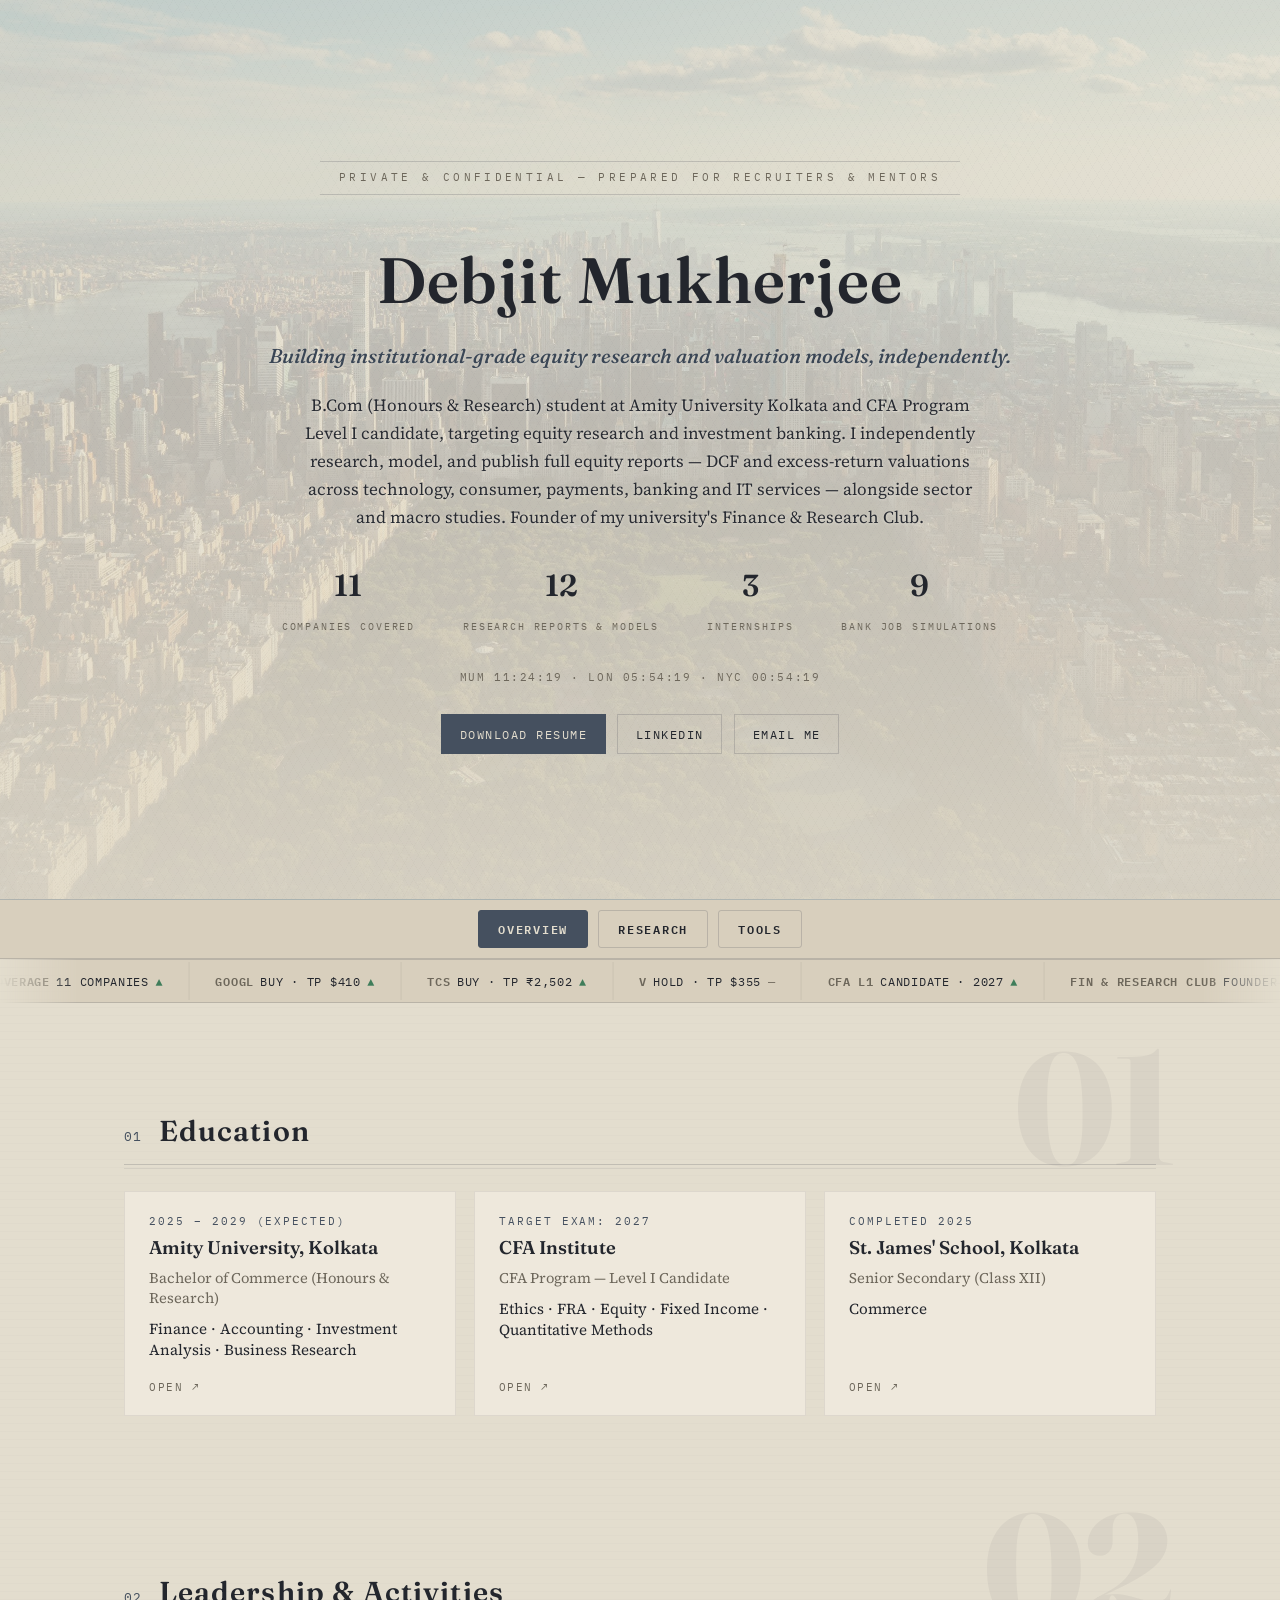
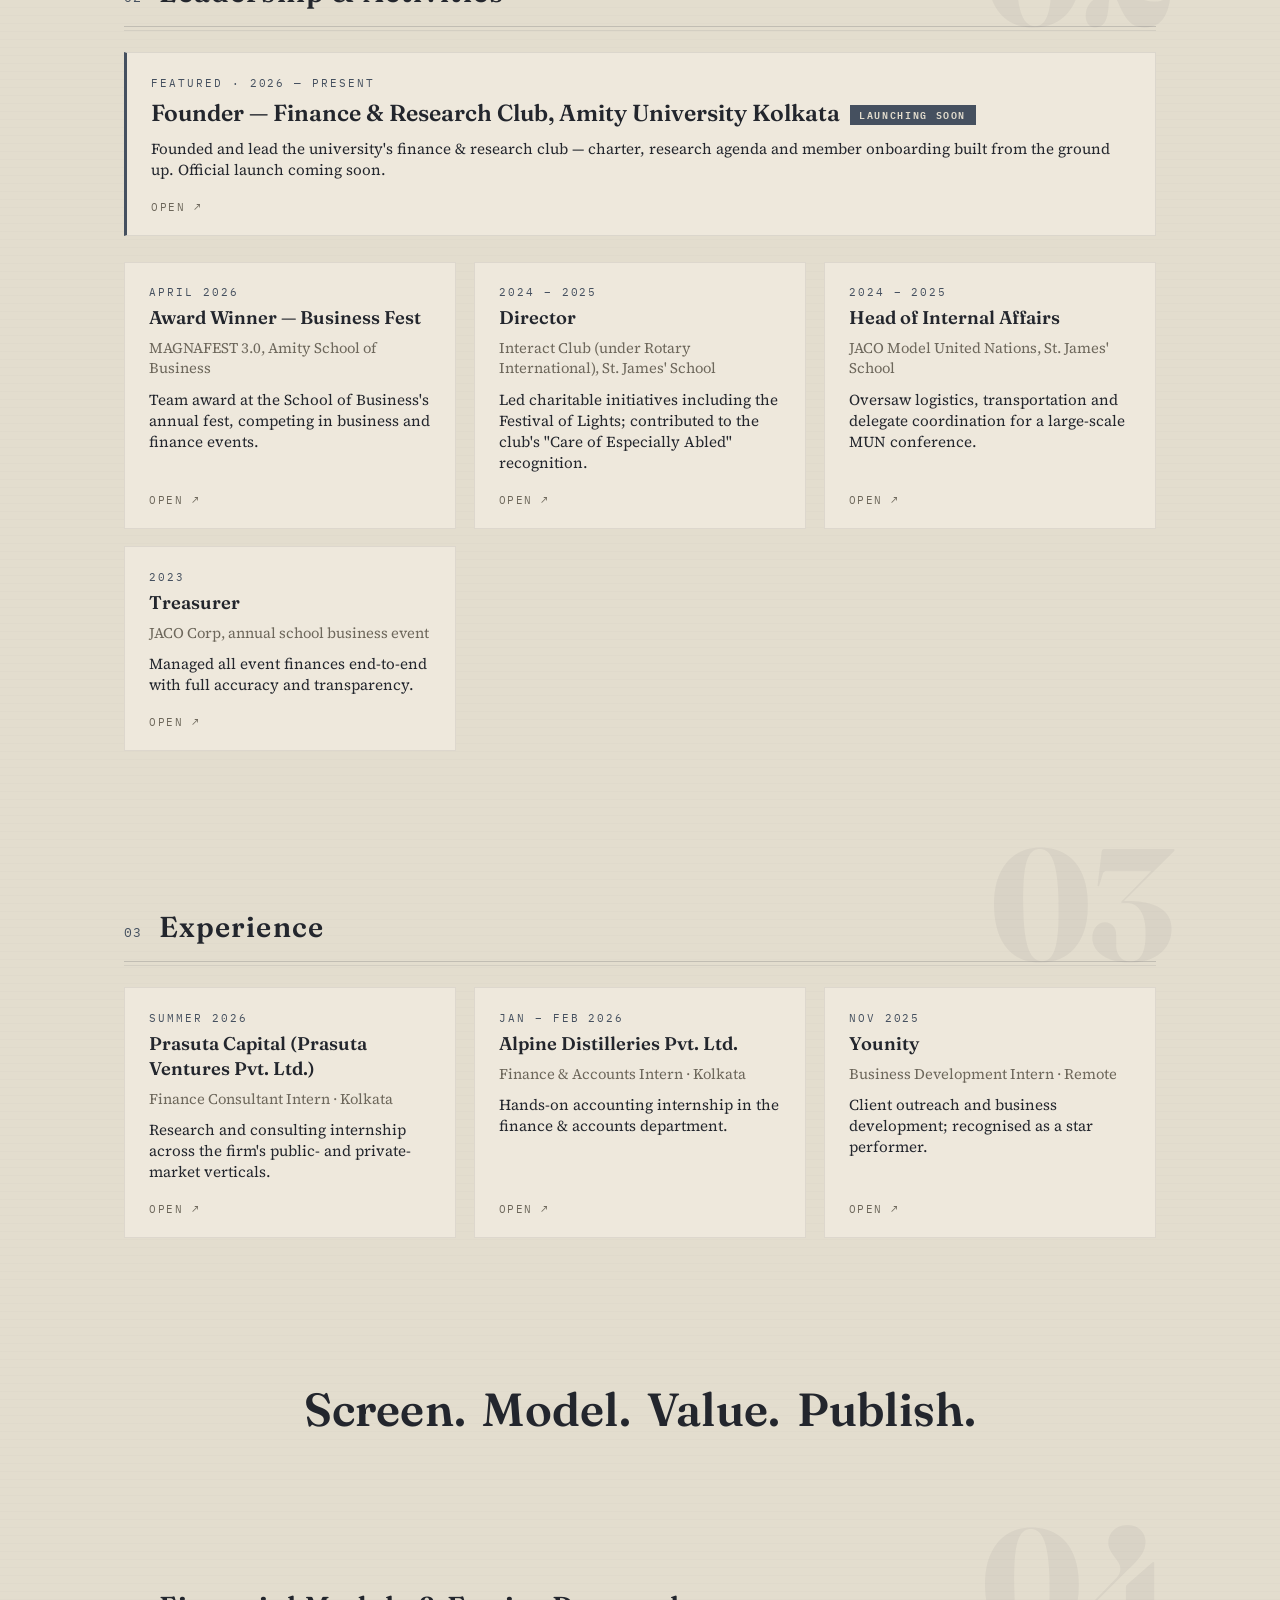
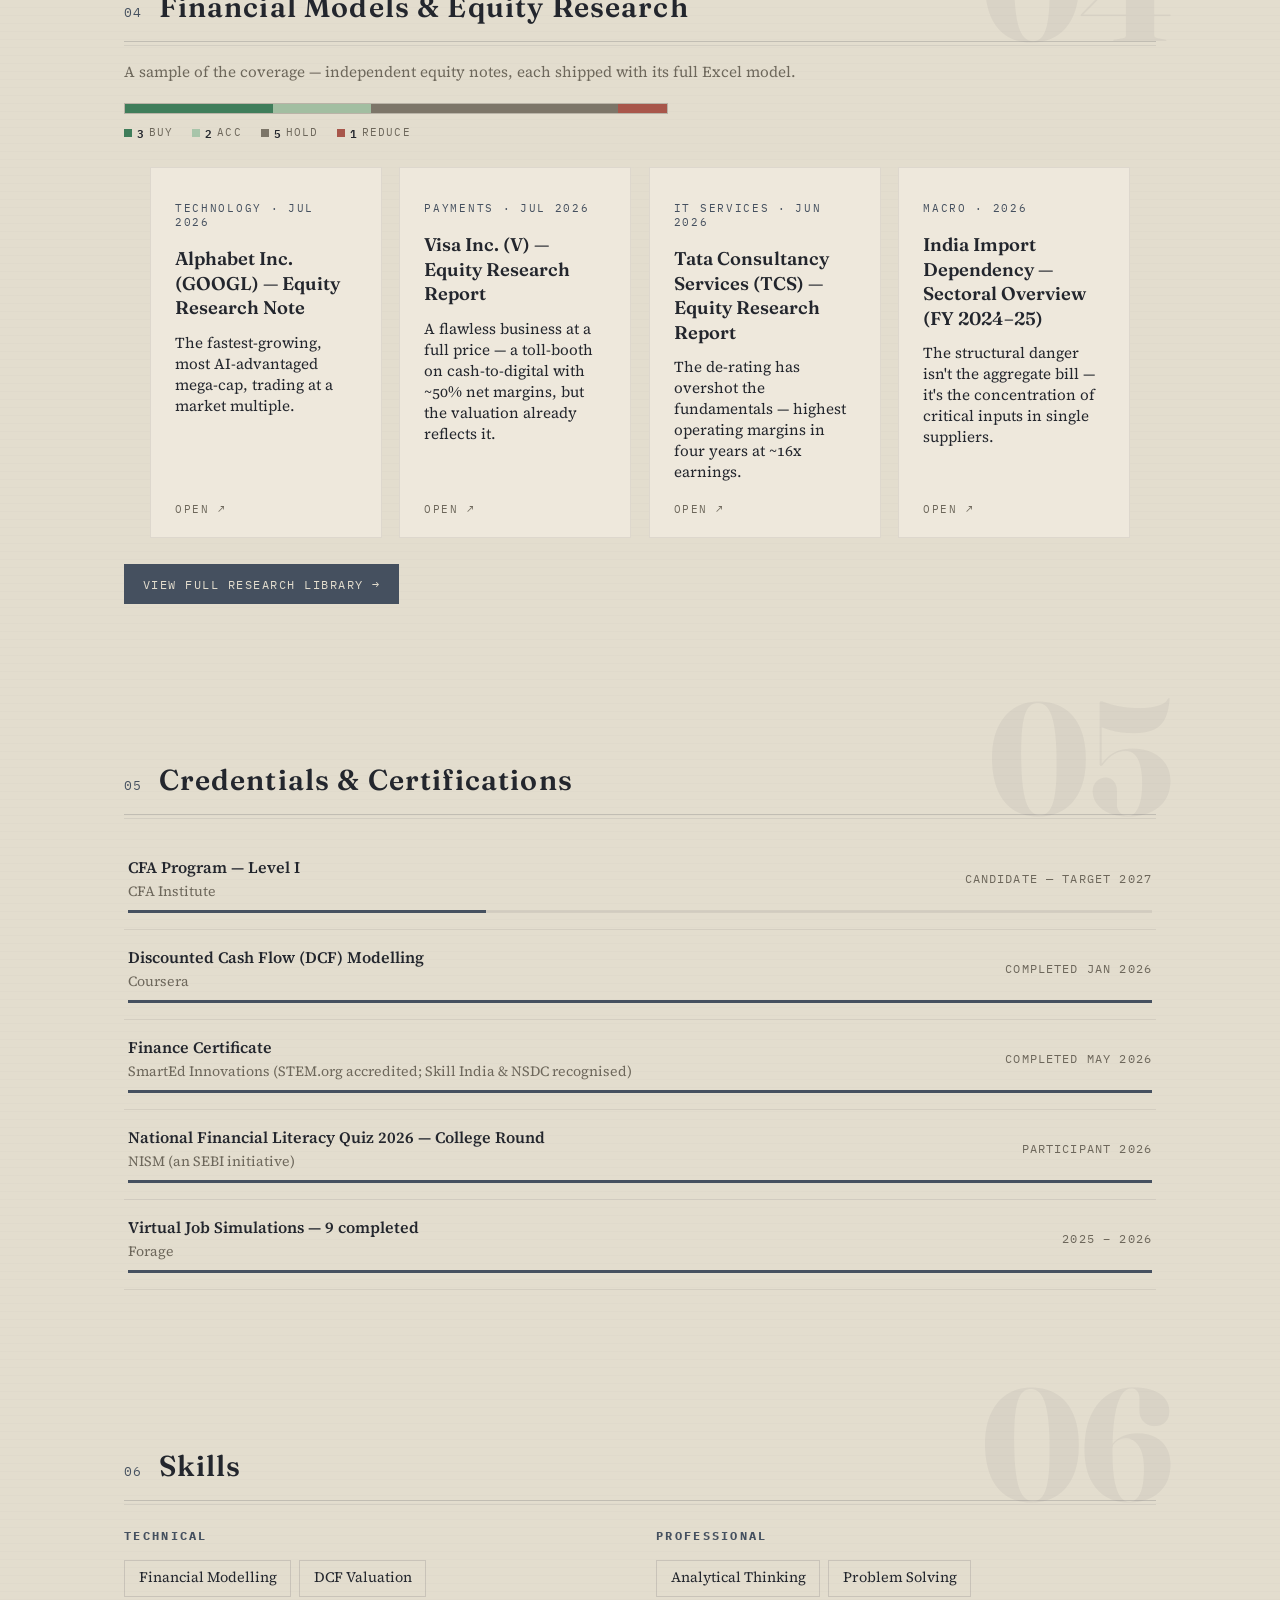
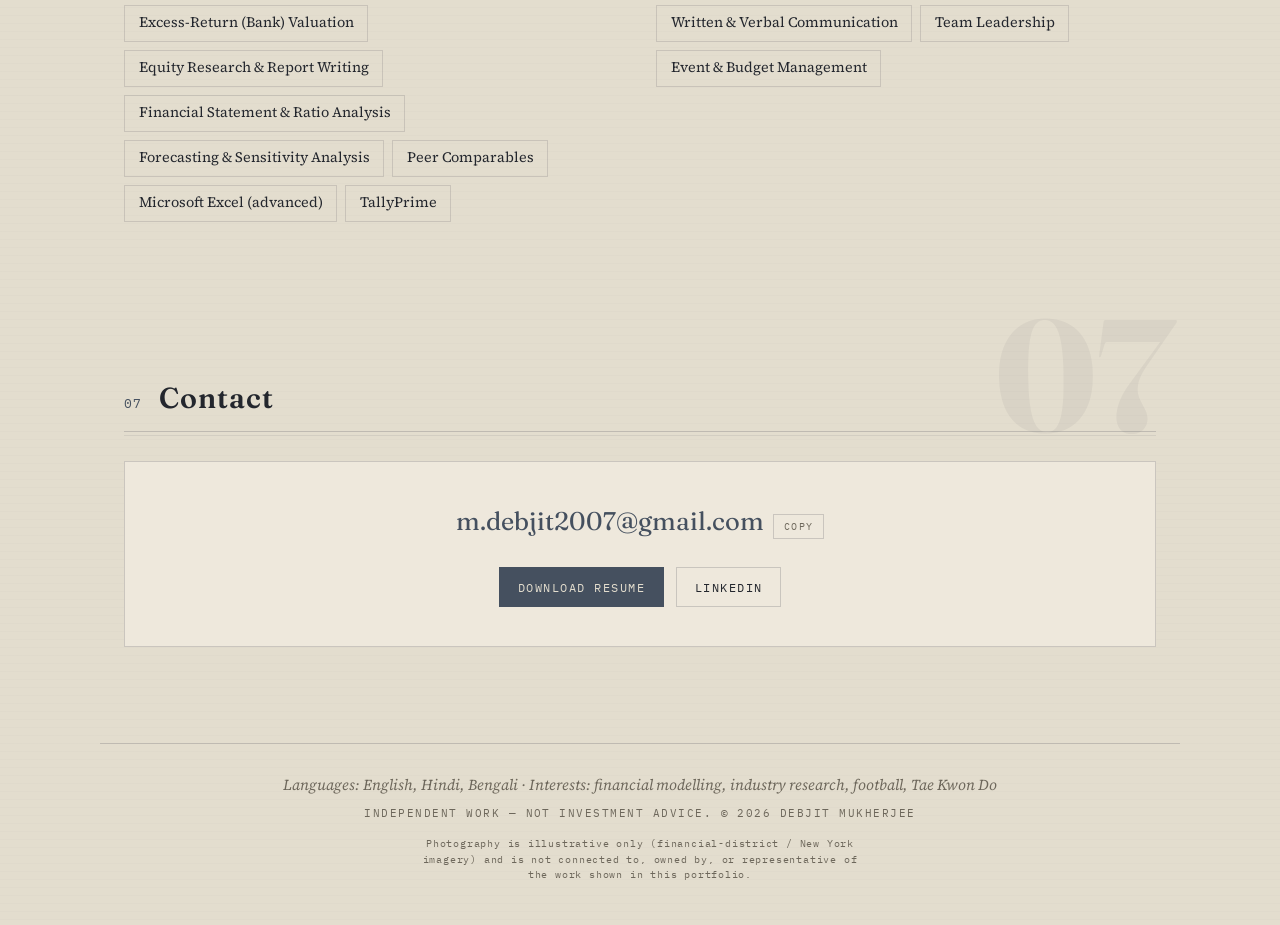
==== commit 857f7a5d: "Preview v14: section backdrops + smoother modal open" ====
--- a/preview/index.html
+++ b/preview/index.html
@@ -3,7 +3,7 @@
 <head>
   <meta charset="UTF-8">
   <meta name="viewport" content="width=device-width, initial-scale=1.0">
-  <!-- Title and description are set from js/data.js (meta section) at load time.
+  <!-- Title and description are set from data.js (meta section) at load time.
        The fallbacks below only appear if JavaScript fails to run. -->
   <title>Debjit Mukherjee — Finance Portfolio</title>
   <meta name="description" content="Financial models, equity research and credentials of Debjit Mukherjee.">
@@ -14,7 +14,7 @@
   <link rel="preconnect" href="https://fonts.gstatic.com" crossorigin>
   <link href="https://fonts.googleapis.com/css2?family=Fraunces:ital,opsz,wght@0,9..144,500;0,9..144,600;0,9..144,700;1,9..144,500&family=Source+Serif+4:ital,opsz,wght@0,8..60,400;0,8..60,600;1,8..60,400&family=IBM+Plex+Mono:wght@400;500;600&display=swap" rel="stylesheet">
 
-  <link rel="stylesheet" href="styles.css?v=13">
+  <link rel="stylesheet" href="styles.css?v=14">
 </head>
 <body>
 
@@ -213,6 +213,6 @@
 
   <!-- Data first, then behaviour -->
   <script src="data.js?v=4"></script>
-  <script src="app.js?v=13"></script>
+  <script src="app.js?v=14"></script>
 </body>
 </html>
--- a/preview/styles.css
+++ b/preview/styles.css
@@ -875,7 +875,7 @@
   z-index: 200;
   /* animated open/close: app.js toggles the .open class */
   opacity: 0;
-  transition: opacity 0.25s ease;
+  transition: opacity 0.4s ease;
 }
 .modal-backdrop.open { opacity: 1; }
 .modal-backdrop[hidden] { display: none; }
